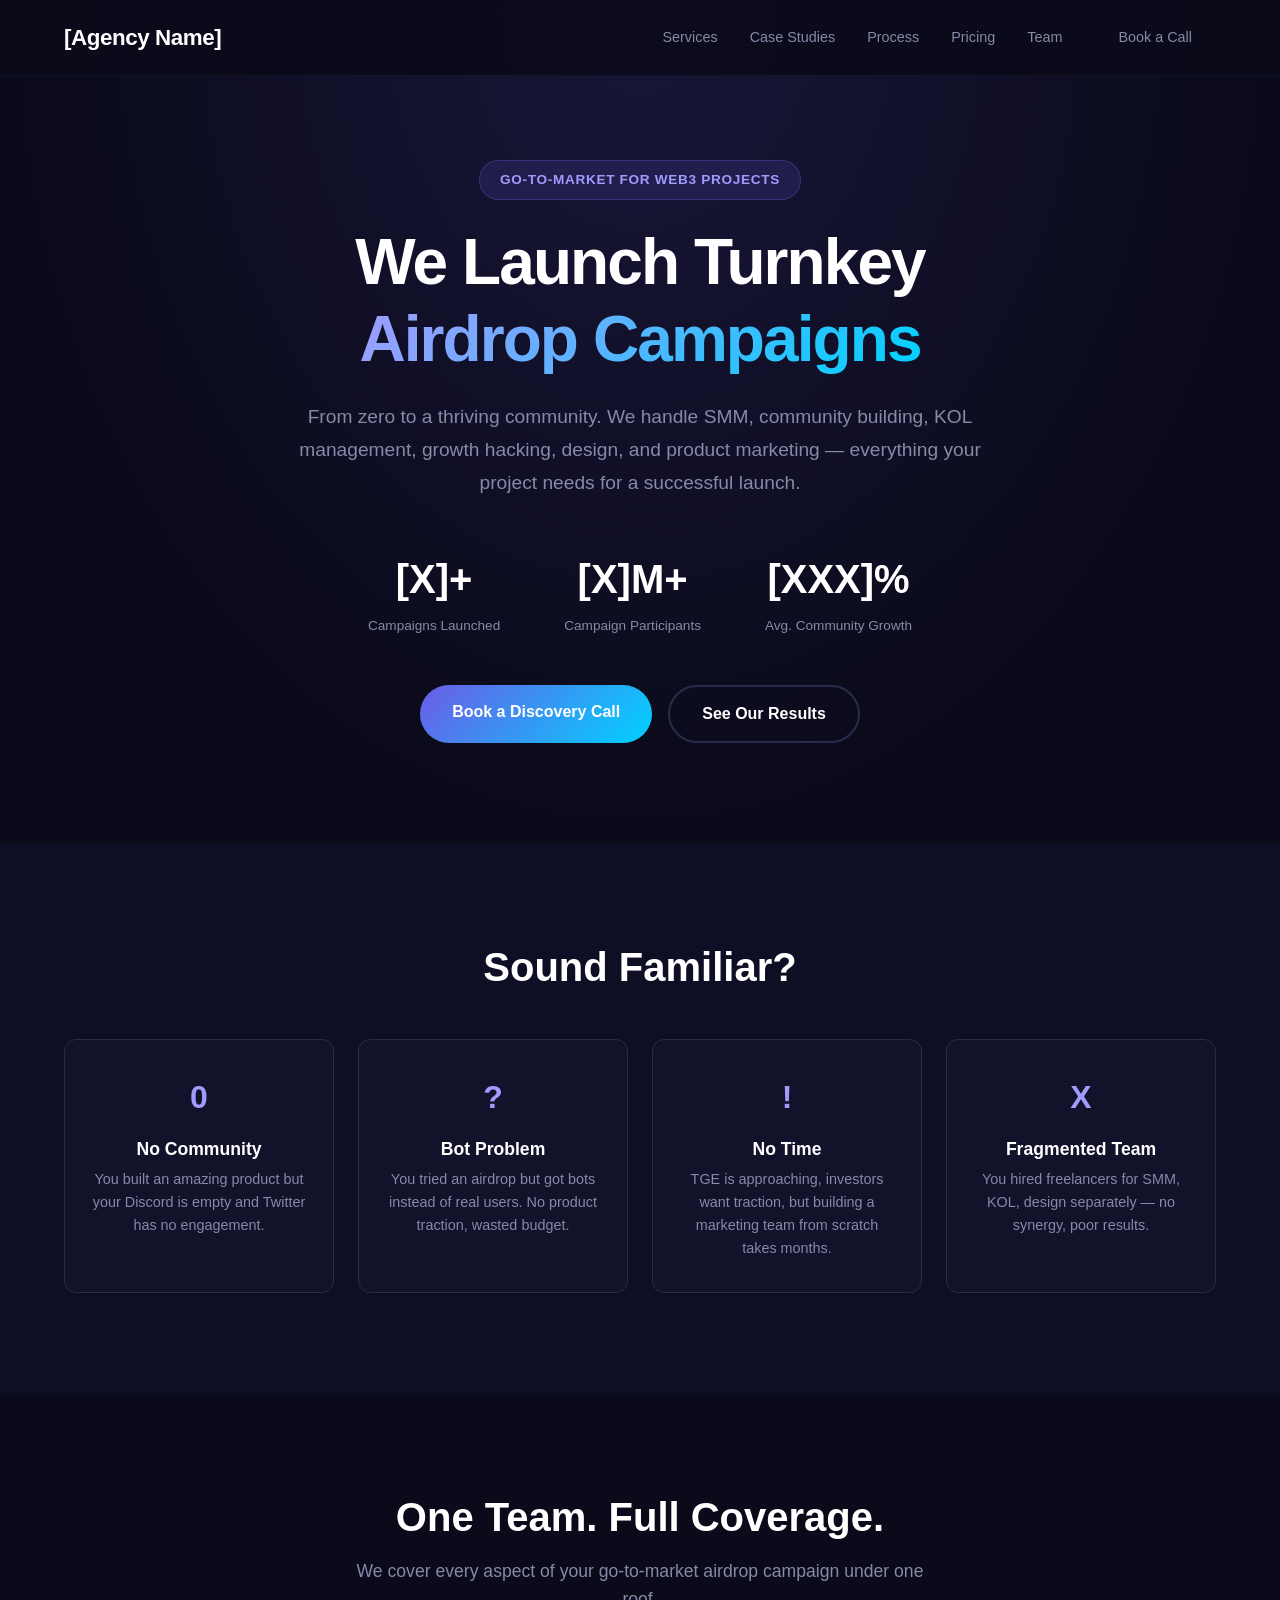
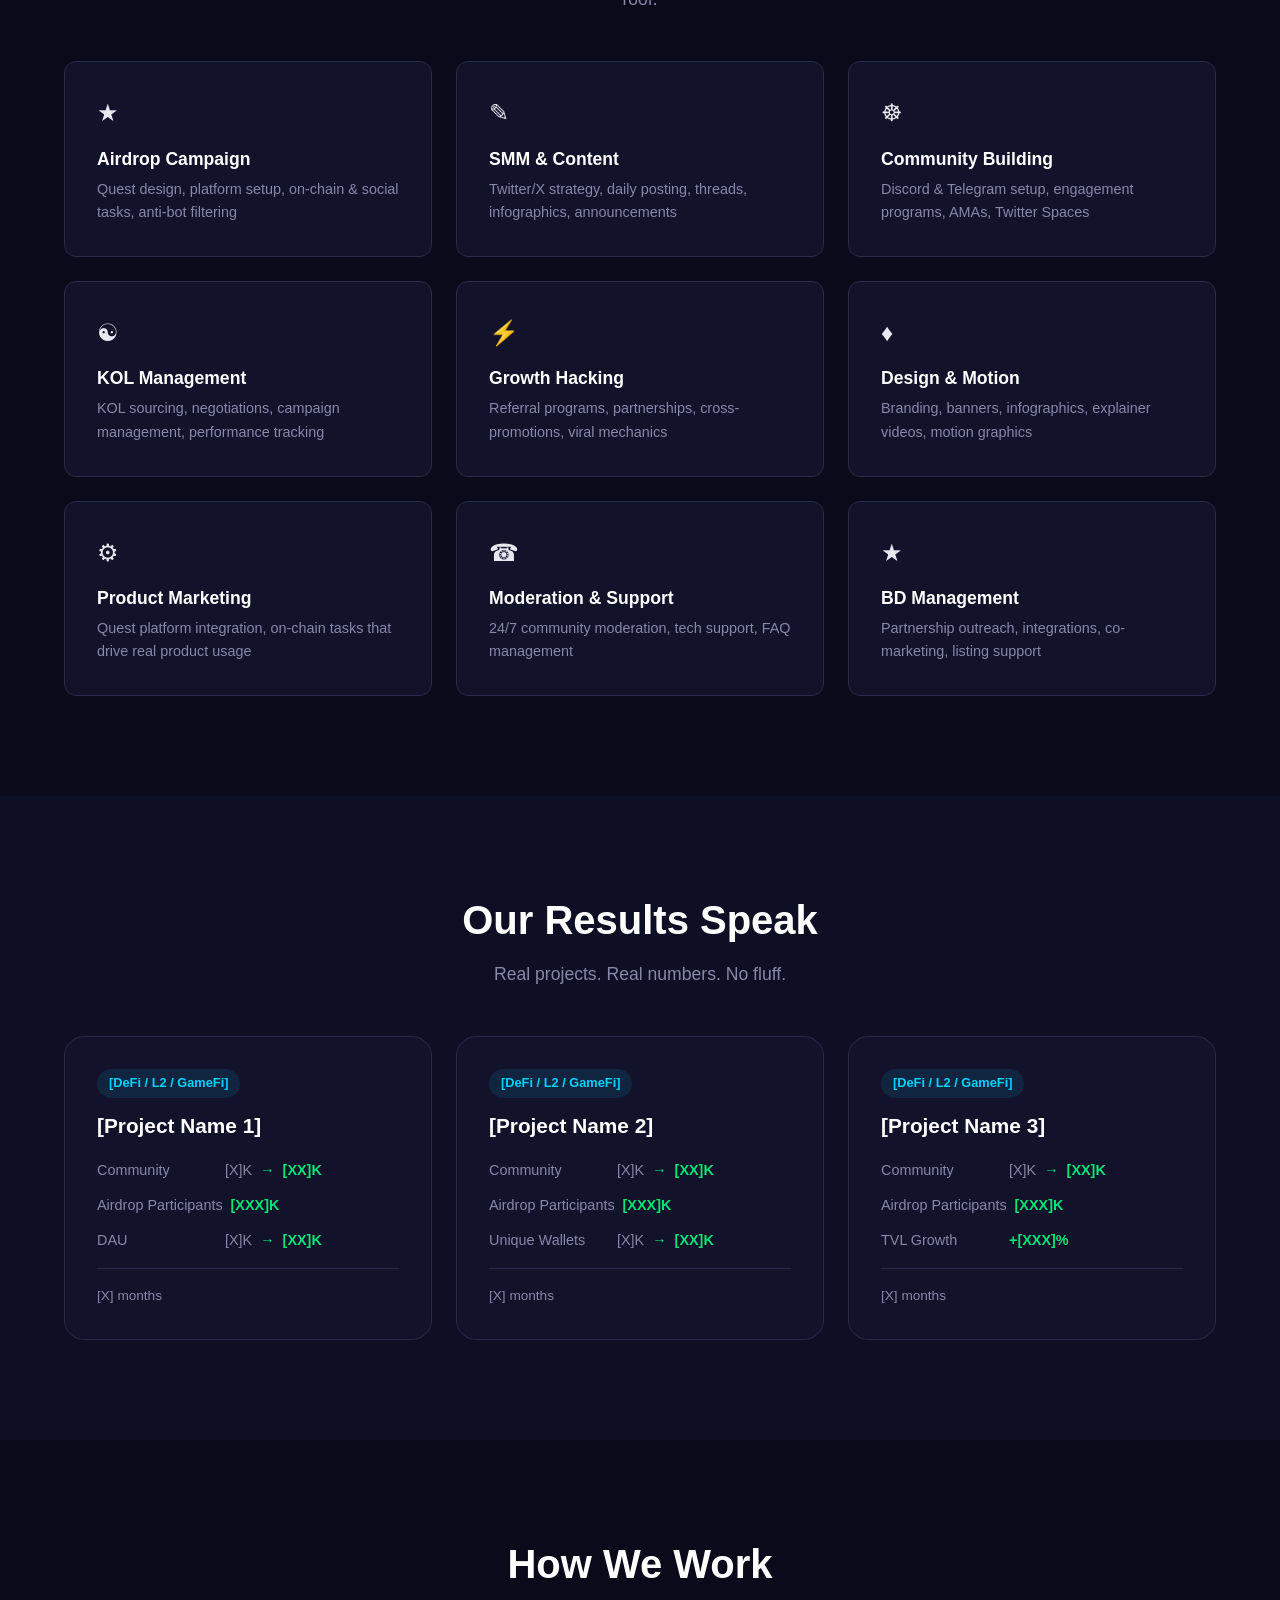
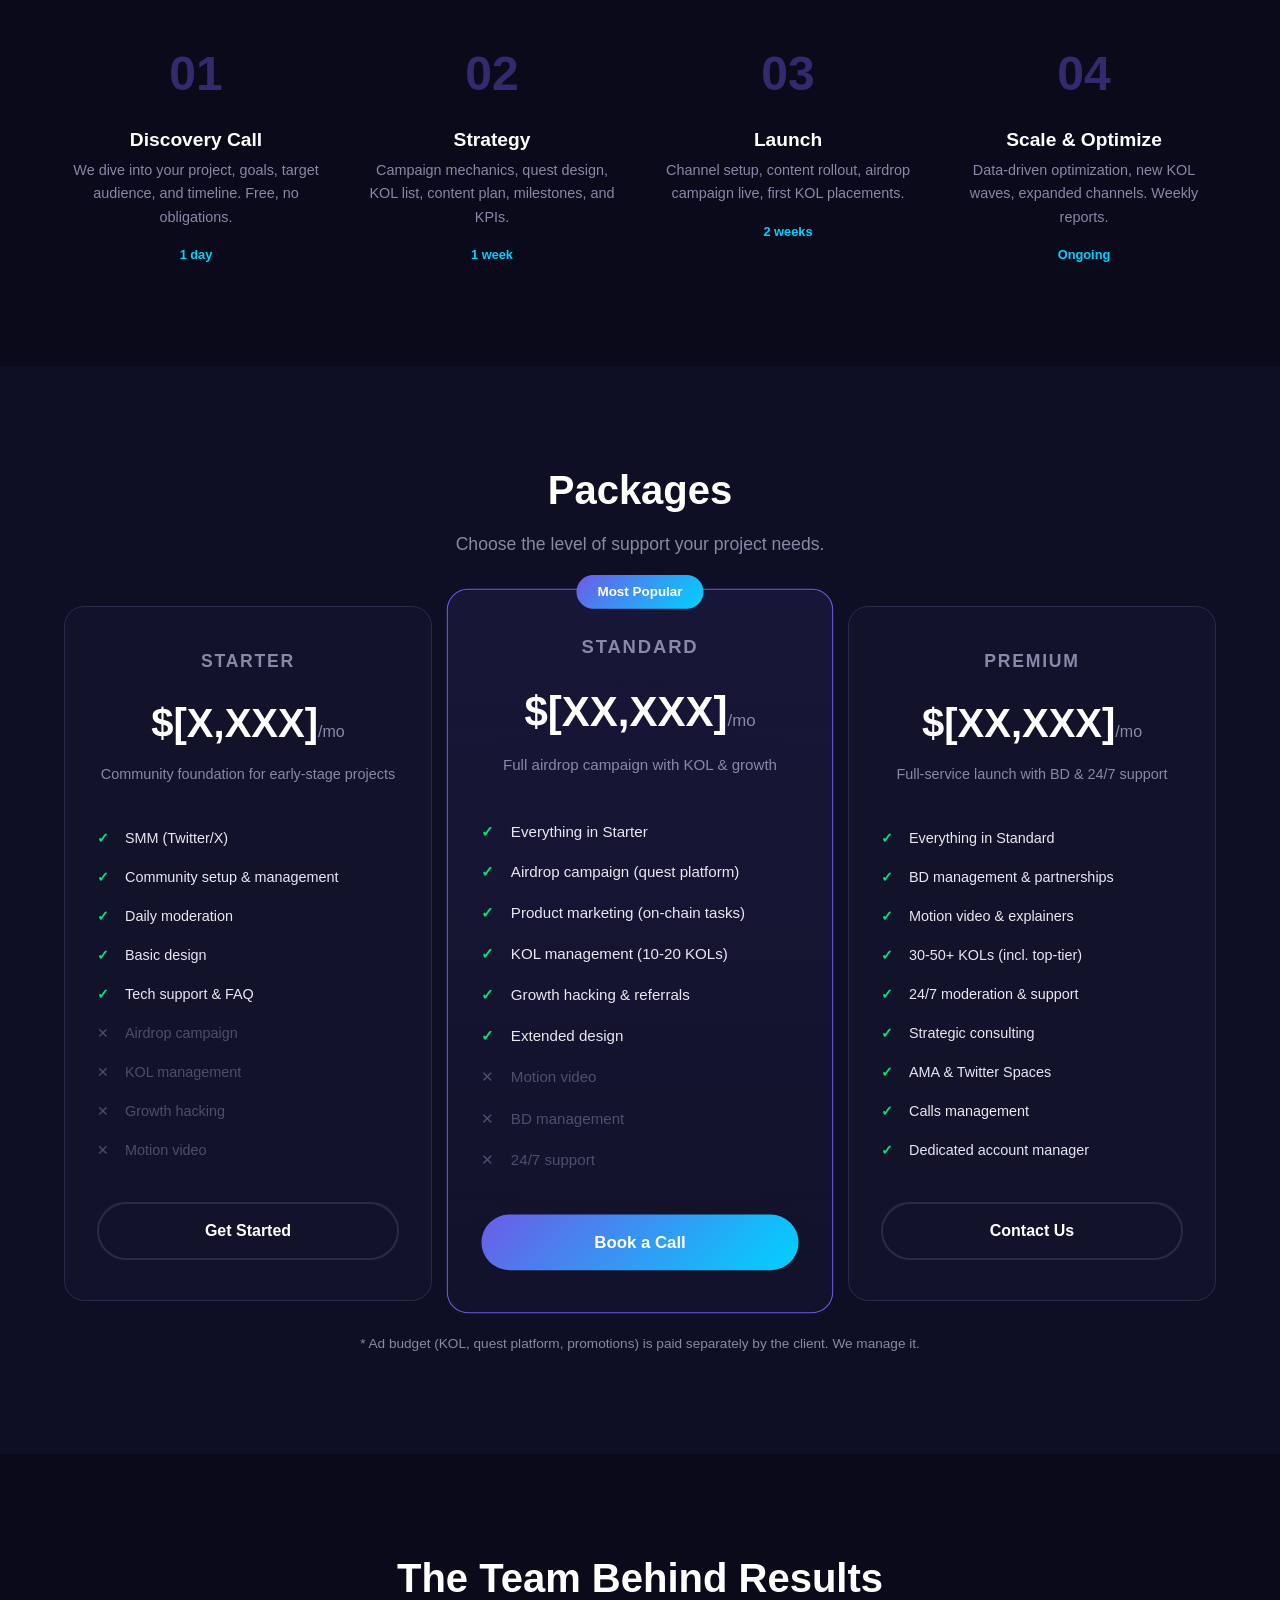
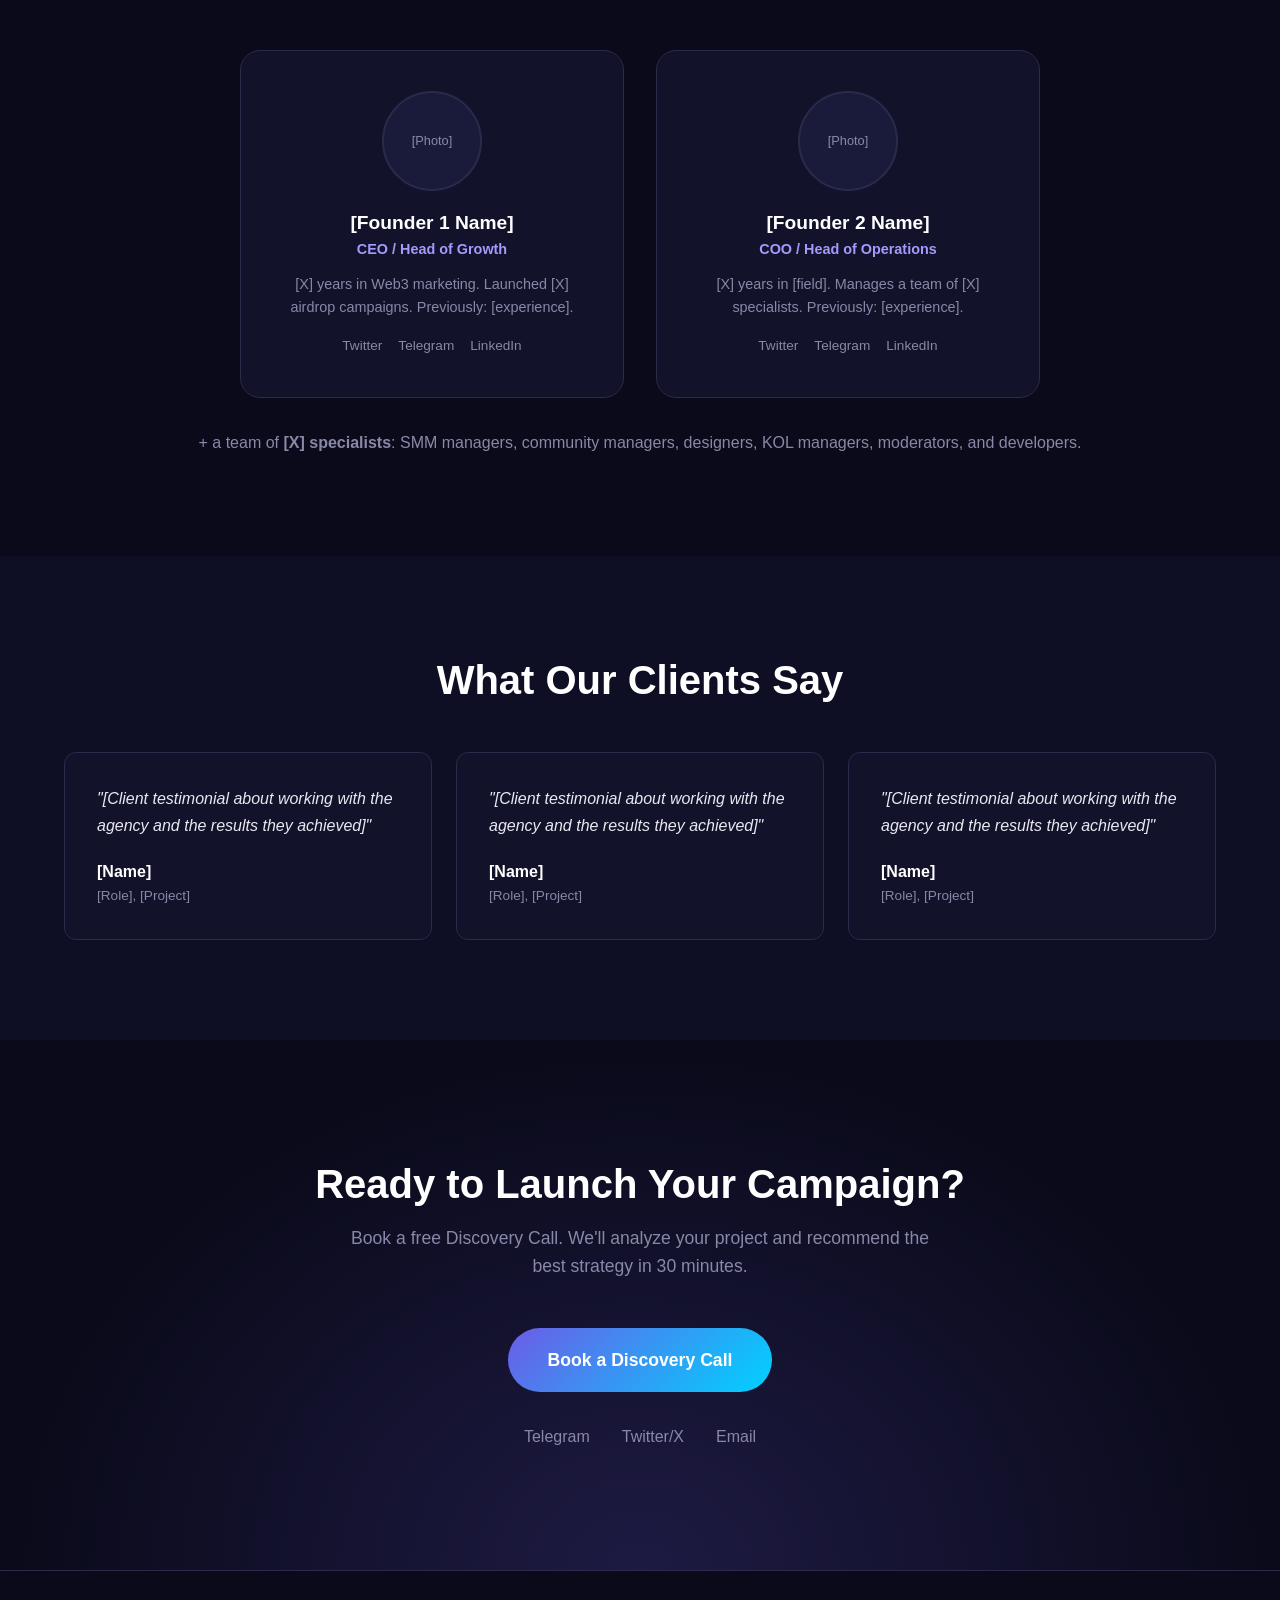
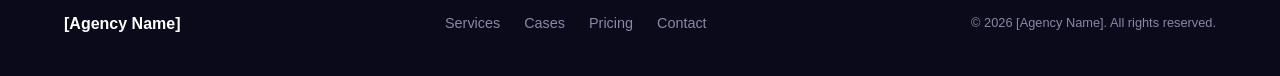
==== website/index.html @ df78c258 "Add agency landing page (HTML/CSS/JS) Dark-themed responsive landing page with sections: - Hero with" ====
<!DOCTYPE html>
<html lang="en">
<head>
    <meta charset="UTF-8">
    <meta name="viewport" content="width=device-width, initial-scale=1.0">
    <title>Go-to-Market Airdrop Campaigns | Web3 Growth Agency</title>
    <link rel="stylesheet" href="styles.css">
</head>
<body>

    <!-- Navigation -->
    <nav class="nav">
        <div class="container nav-inner">
            <a href="#" class="logo">[Agency Name]</a>
            <div class="nav-links">
                <a href="#services">Services</a>
                <a href="#cases">Case Studies</a>
                <a href="#process">Process</a>
                <a href="#pricing">Pricing</a>
                <a href="#team">Team</a>
                <a href="#contact" class="btn btn-sm">Book a Call</a>
            </div>
            <button class="mobile-menu-btn" aria-label="Toggle menu">
                <span></span>
                <span></span>
                <span></span>
            </button>
        </div>
    </nav>

    <!-- Hero -->
    <section class="hero">
        <div class="container">
            <div class="hero-badge">Go-to-Market for Web3 Projects</div>
            <h1>We Launch Turnkey<br><span class="gradient-text">Airdrop Campaigns</span></h1>
            <p class="hero-sub">From zero to a thriving community. We handle SMM, community building, KOL management, growth hacking, design, and product marketing — everything your project needs for a successful launch.</p>
            <div class="hero-stats">
                <div class="stat">
                    <span class="stat-number">[X]+</span>
                    <span class="stat-label">Campaigns Launched</span>
                </div>
                <div class="stat">
                    <span class="stat-number">[X]M+</span>
                    <span class="stat-label">Campaign Participants</span>
                </div>
                <div class="stat">
                    <span class="stat-number">[XXX]%</span>
                    <span class="stat-label">Avg. Community Growth</span>
                </div>
            </div>
            <div class="hero-cta">
                <a href="#contact" class="btn btn-primary">Book a Discovery Call</a>
                <a href="#cases" class="btn btn-outline">See Our Results</a>
            </div>
        </div>
    </section>

    <!-- Problem -->
    <section class="section section-dark" id="problem">
        <div class="container">
            <h2>Sound Familiar?</h2>
            <div class="problems-grid">
                <div class="problem-card">
                    <div class="problem-icon">0</div>
                    <h3>No Community</h3>
                    <p>You built an amazing product but your Discord is empty and Twitter has no engagement.</p>
                </div>
                <div class="problem-card">
                    <div class="problem-icon">?</div>
                    <h3>Bot Problem</h3>
                    <p>You tried an airdrop but got bots instead of real users. No product traction, wasted budget.</p>
                </div>
                <div class="problem-card">
                    <div class="problem-icon">!</div>
                    <h3>No Time</h3>
                    <p>TGE is approaching, investors want traction, but building a marketing team from scratch takes months.</p>
                </div>
                <div class="problem-card">
                    <div class="problem-icon">X</div>
                    <h3>Fragmented Team</h3>
                    <p>You hired freelancers for SMM, KOL, design separately — no synergy, poor results.</p>
                </div>
            </div>
        </div>
    </section>

    <!-- Services -->
    <section class="section" id="services">
        <div class="container">
            <h2>One Team. Full Coverage.</h2>
            <p class="section-sub">We cover every aspect of your go-to-market airdrop campaign under one roof.</p>
            <div class="services-grid">
                <div class="service-card">
                    <div class="service-icon">&#9733;</div>
                    <h3>Airdrop Campaign</h3>
                    <p>Quest design, platform setup, on-chain & social tasks, anti-bot filtering</p>
                </div>
                <div class="service-card">
                    <div class="service-icon">&#9998;</div>
                    <h3>SMM & Content</h3>
                    <p>Twitter/X strategy, daily posting, threads, infographics, announcements</p>
                </div>
                <div class="service-card">
                    <div class="service-icon">&#9784;</div>
                    <h3>Community Building</h3>
                    <p>Discord & Telegram setup, engagement programs, AMAs, Twitter Spaces</p>
                </div>
                <div class="service-card">
                    <div class="service-icon">&#9775;</div>
                    <h3>KOL Management</h3>
                    <p>KOL sourcing, negotiations, campaign management, performance tracking</p>
                </div>
                <div class="service-card">
                    <div class="service-icon">&#9889;</div>
                    <h3>Growth Hacking</h3>
                    <p>Referral programs, partnerships, cross-promotions, viral mechanics</p>
                </div>
                <div class="service-card">
                    <div class="service-icon">&#9830;</div>
                    <h3>Design & Motion</h3>
                    <p>Branding, banners, infographics, explainer videos, motion graphics</p>
                </div>
                <div class="service-card">
                    <div class="service-icon">&#9881;</div>
                    <h3>Product Marketing</h3>
                    <p>Quest platform integration, on-chain tasks that drive real product usage</p>
                </div>
                <div class="service-card">
                    <div class="service-icon">&#9742;</div>
                    <h3>Moderation & Support</h3>
                    <p>24/7 community moderation, tech support, FAQ management</p>
                </div>
                <div class="service-card">
                    <div class="service-icon">&#9733;</div>
                    <h3>BD Management</h3>
                    <p>Partnership outreach, integrations, co-marketing, listing support</p>
                </div>
            </div>
        </div>
    </section>

    <!-- Case Studies -->
    <section class="section section-dark" id="cases">
        <div class="container">
            <h2>Our Results Speak</h2>
            <p class="section-sub">Real projects. Real numbers. No fluff.</p>
            <div class="cases-grid">
                <div class="case-card">
                    <div class="case-tag">[DeFi / L2 / GameFi]</div>
                    <h3>[Project Name 1]</h3>
                    <div class="case-metrics">
                        <div class="case-metric">
                            <span class="metric-label">Community</span>
                            <span class="metric-before">[X]K</span>
                            <span class="metric-arrow">&rarr;</span>
                            <span class="metric-after">[XX]K</span>
                        </div>
                        <div class="case-metric">
                            <span class="metric-label">Airdrop Participants</span>
                            <span class="metric-after">[XXX]K</span>
                        </div>
                        <div class="case-metric">
                            <span class="metric-label">DAU</span>
                            <span class="metric-before">[X]K</span>
                            <span class="metric-arrow">&rarr;</span>
                            <span class="metric-after">[XX]K</span>
                        </div>
                    </div>
                    <p class="case-timeline">[X] months</p>
                </div>
                <div class="case-card">
                    <div class="case-tag">[DeFi / L2 / GameFi]</div>
                    <h3>[Project Name 2]</h3>
                    <div class="case-metrics">
                        <div class="case-metric">
                            <span class="metric-label">Community</span>
                            <span class="metric-before">[X]K</span>
                            <span class="metric-arrow">&rarr;</span>
                            <span class="metric-after">[XX]K</span>
                        </div>
                        <div class="case-metric">
                            <span class="metric-label">Airdrop Participants</span>
                            <span class="metric-after">[XXX]K</span>
                        </div>
                        <div class="case-metric">
                            <span class="metric-label">Unique Wallets</span>
                            <span class="metric-before">[X]K</span>
                            <span class="metric-arrow">&rarr;</span>
                            <span class="metric-after">[XX]K</span>
                        </div>
                    </div>
                    <p class="case-timeline">[X] months</p>
                </div>
                <div class="case-card">
                    <div class="case-tag">[DeFi / L2 / GameFi]</div>
                    <h3>[Project Name 3]</h3>
                    <div class="case-metrics">
                        <div class="case-metric">
                            <span class="metric-label">Community</span>
                            <span class="metric-before">[X]K</span>
                            <span class="metric-arrow">&rarr;</span>
                            <span class="metric-after">[XX]K</span>
                        </div>
                        <div class="case-metric">
                            <span class="metric-label">Airdrop Participants</span>
                            <span class="metric-after">[XXX]K</span>
                        </div>
                        <div class="case-metric">
                            <span class="metric-label">TVL Growth</span>
                            <span class="metric-after">+[XXX]%</span>
                        </div>
                    </div>
                    <p class="case-timeline">[X] months</p>
                </div>
            </div>
        </div>
    </section>

    <!-- Process -->
    <section class="section" id="process">
        <div class="container">
            <h2>How We Work</h2>
            <div class="process-steps">
                <div class="process-step">
                    <div class="step-number">01</div>
                    <h3>Discovery Call</h3>
                    <p>We dive into your project, goals, target audience, and timeline. Free, no obligations.</p>
                    <span class="step-time">1 day</span>
                </div>
                <div class="process-step">
                    <div class="step-number">02</div>
                    <h3>Strategy</h3>
                    <p>Campaign mechanics, quest design, KOL list, content plan, milestones, and KPIs.</p>
                    <span class="step-time">1 week</span>
                </div>
                <div class="process-step">
                    <div class="step-number">03</div>
                    <h3>Launch</h3>
                    <p>Channel setup, content rollout, airdrop campaign live, first KOL placements.</p>
                    <span class="step-time">2 weeks</span>
                </div>
                <div class="process-step">
                    <div class="step-number">04</div>
                    <h3>Scale & Optimize</h3>
                    <p>Data-driven optimization, new KOL waves, expanded channels. Weekly reports.</p>
                    <span class="step-time">Ongoing</span>
                </div>
            </div>
        </div>
    </section>

    <!-- Pricing -->
    <section class="section section-dark" id="pricing">
        <div class="container">
            <h2>Packages</h2>
            <p class="section-sub">Choose the level of support your project needs.</p>
            <div class="pricing-grid">
                <div class="pricing-card">
                    <div class="pricing-tier">Starter</div>
                    <div class="pricing-price">$[X,XXX]<span>/mo</span></div>
                    <p class="pricing-desc">Community foundation for early-stage projects</p>
                    <ul class="pricing-features">
                        <li class="included">SMM (Twitter/X)</li>
                        <li class="included">Community setup & management</li>
                        <li class="included">Daily moderation</li>
                        <li class="included">Basic design</li>
                        <li class="included">Tech support & FAQ</li>
                        <li class="not-included">Airdrop campaign</li>
                        <li class="not-included">KOL management</li>
                        <li class="not-included">Growth hacking</li>
                        <li class="not-included">Motion video</li>
                    </ul>
                    <a href="#contact" class="btn btn-outline btn-full">Get Started</a>
                </div>
                <div class="pricing-card featured">
                    <div class="pricing-badge">Most Popular</div>
                    <div class="pricing-tier">Standard</div>
                    <div class="pricing-price">$[XX,XXX]<span>/mo</span></div>
                    <p class="pricing-desc">Full airdrop campaign with KOL & growth</p>
                    <ul class="pricing-features">
                        <li class="included">Everything in Starter</li>
                        <li class="included">Airdrop campaign (quest platform)</li>
                        <li class="included">Product marketing (on-chain tasks)</li>
                        <li class="included">KOL management (10-20 KOLs)</li>
                        <li class="included">Growth hacking & referrals</li>
                        <li class="included">Extended design</li>
                        <li class="not-included">Motion video</li>
                        <li class="not-included">BD management</li>
                        <li class="not-included">24/7 support</li>
                    </ul>
                    <a href="#contact" class="btn btn-primary btn-full">Book a Call</a>
                </div>
                <div class="pricing-card">
                    <div class="pricing-tier">Premium</div>
                    <div class="pricing-price">$[XX,XXX]<span>/mo</span></div>
                    <p class="pricing-desc">Full-service launch with BD & 24/7 support</p>
                    <ul class="pricing-features">
                        <li class="included">Everything in Standard</li>
                        <li class="included">BD management & partnerships</li>
                        <li class="included">Motion video & explainers</li>
                        <li class="included">30-50+ KOLs (incl. top-tier)</li>
                        <li class="included">24/7 moderation & support</li>
                        <li class="included">Strategic consulting</li>
                        <li class="included">AMA & Twitter Spaces</li>
                        <li class="included">Calls management</li>
                        <li class="included">Dedicated account manager</li>
                    </ul>
                    <a href="#contact" class="btn btn-outline btn-full">Contact Us</a>
                </div>
            </div>
            <p class="pricing-note">* Ad budget (KOL, quest platform, promotions) is paid separately by the client. We manage it.</p>
        </div>
    </section>

    <!-- Team -->
    <section class="section" id="team">
        <div class="container">
            <h2>The Team Behind Results</h2>
            <div class="team-grid">
                <div class="team-card">
                    <div class="team-avatar">[Photo]</div>
                    <h3>[Founder 1 Name]</h3>
                    <p class="team-role">CEO / Head of Growth</p>
                    <p class="team-bio">[X] years in Web3 marketing. Launched [X] airdrop campaigns. Previously: [experience].</p>
                    <div class="team-socials">
                        <a href="#">Twitter</a>
                        <a href="#">Telegram</a>
                        <a href="#">LinkedIn</a>
                    </div>
                </div>
                <div class="team-card">
                    <div class="team-avatar">[Photo]</div>
                    <h3>[Founder 2 Name]</h3>
                    <p class="team-role">COO / Head of Operations</p>
                    <p class="team-bio">[X] years in [field]. Manages a team of [X] specialists. Previously: [experience].</p>
                    <div class="team-socials">
                        <a href="#">Twitter</a>
                        <a href="#">Telegram</a>
                        <a href="#">LinkedIn</a>
                    </div>
                </div>
            </div>
            <div class="team-total">
                <p>+ a team of <strong>[X] specialists</strong>: SMM managers, community managers, designers, KOL managers, moderators, and developers.</p>
            </div>
        </div>
    </section>

    <!-- Testimonials -->
    <section class="section section-dark" id="testimonials">
        <div class="container">
            <h2>What Our Clients Say</h2>
            <div class="testimonials-grid">
                <div class="testimonial-card">
                    <p class="testimonial-text">"[Client testimonial about working with the agency and the results they achieved]"</p>
                    <div class="testimonial-author">
                        <span class="author-name">[Name]</span>
                        <span class="author-role">[Role], [Project]</span>
                    </div>
                </div>
                <div class="testimonial-card">
                    <p class="testimonial-text">"[Client testimonial about working with the agency and the results they achieved]"</p>
                    <div class="testimonial-author">
                        <span class="author-name">[Name]</span>
                        <span class="author-role">[Role], [Project]</span>
                    </div>
                </div>
                <div class="testimonial-card">
                    <p class="testimonial-text">"[Client testimonial about working with the agency and the results they achieved]"</p>
                    <div class="testimonial-author">
                        <span class="author-name">[Name]</span>
                        <span class="author-role">[Role], [Project]</span>
                    </div>
                </div>
            </div>
        </div>
    </section>

    <!-- CTA -->
    <section class="section cta-section" id="contact">
        <div class="container">
            <h2>Ready to Launch Your Campaign?</h2>
            <p class="section-sub">Book a free Discovery Call. We'll analyze your project and recommend the best strategy in 30 minutes.</p>
            <div class="cta-buttons">
                <a href="[CALENDLY_LINK]" class="btn btn-primary btn-lg" target="_blank">Book a Discovery Call</a>
            </div>
            <div class="cta-contacts">
                <a href="https://t.me/[USERNAME]" target="_blank">Telegram</a>
                <a href="https://twitter.com/[HANDLE]" target="_blank">Twitter/X</a>
                <a href="mailto:[EMAIL]">Email</a>
            </div>
        </div>
    </section>

    <!-- Footer -->
    <footer class="footer">
        <div class="container footer-inner">
            <div class="footer-logo">[Agency Name]</div>
            <div class="footer-links">
                <a href="#services">Services</a>
                <a href="#cases">Cases</a>
                <a href="#pricing">Pricing</a>
                <a href="#contact">Contact</a>
            </div>
            <div class="footer-copy">&copy; 2026 [Agency Name]. All rights reserved.</div>
        </div>
    </footer>

    <script src="script.js"></script>
</body>
</html>
---- website/styles.css ----
/* === Reset & Base === */
*, *::before, *::after {
    margin: 0;
    padding: 0;
    box-sizing: border-box;
}

:root {
    --primary: #6C5CE7;
    --primary-light: #A29BFE;
    --primary-dark: #5A4BD1;
    --accent: #00D2FF;
    --bg-dark: #0A0A1A;
    --bg-card: #12122A;
    --bg-card-hover: #1A1A3A;
    --bg-light: #0E0E24;
    --text: #E8E8F0;
    --text-muted: #8888A8;
    --text-bright: #FFFFFF;
    --border: #2A2A4A;
    --success: #00E676;
    --radius: 12px;
    --radius-lg: 20px;
}

html {
    scroll-behavior: smooth;
}

body {
    font-family: -apple-system, BlinkMacSystemFont, 'Segoe UI', Roboto, 'Helvetica Neue', Arial, sans-serif;
    background: var(--bg-dark);
    color: var(--text);
    line-height: 1.6;
    overflow-x: hidden;
}

.container {
    max-width: 1200px;
    margin: 0 auto;
    padding: 0 24px;
}

h1, h2, h3 {
    color: var(--text-bright);
    line-height: 1.2;
}

h2 {
    font-size: 2.5rem;
    text-align: center;
    margin-bottom: 16px;
}

a {
    color: var(--accent);
    text-decoration: none;
    transition: opacity 0.2s;
}

a:hover {
    opacity: 0.85;
}

/* === Buttons === */
.btn {
    display: inline-block;
    padding: 14px 32px;
    border-radius: 50px;
    font-size: 1rem;
    font-weight: 600;
    cursor: pointer;
    transition: all 0.3s;
    border: none;
    text-align: center;
}

.btn-sm {
    padding: 10px 24px;
    font-size: 0.9rem;
}

.btn-lg {
    padding: 18px 40px;
    font-size: 1.1rem;
}

.btn-primary {
    background: linear-gradient(135deg, var(--primary), var(--accent));
    color: var(--text-bright);
}

.btn-primary:hover {
    transform: translateY(-2px);
    box-shadow: 0 8px 30px rgba(108, 92, 231, 0.4);
    opacity: 1;
}

.btn-outline {
    background: transparent;
    color: var(--text-bright);
    border: 2px solid var(--border);
}

.btn-outline:hover {
    border-color: var(--primary-light);
    color: var(--primary-light);
    opacity: 1;
}

.btn-full {
    width: 100%;
}

/* === Navigation === */
.nav {
    position: fixed;
    top: 0;
    left: 0;
    right: 0;
    z-index: 100;
    background: rgba(10, 10, 26, 0.9);
    backdrop-filter: blur(20px);
    border-bottom: 1px solid var(--border);
    padding: 16px 0;
}

.nav-inner {
    display: flex;
    align-items: center;
    justify-content: space-between;
}

.logo {
    font-size: 1.4rem;
    font-weight: 800;
    color: var(--text-bright);
    letter-spacing: -0.02em;
}

.logo:hover {
    opacity: 1;
}

.nav-links {
    display: flex;
    align-items: center;
    gap: 32px;
}

.nav-links a {
    color: var(--text-muted);
    font-size: 0.9rem;
    font-weight: 500;
    transition: color 0.2s;
}

.nav-links a:hover {
    color: var(--text-bright);
    opacity: 1;
}

.mobile-menu-btn {
    display: none;
    flex-direction: column;
    gap: 5px;
    background: none;
    border: none;
    cursor: pointer;
    padding: 4px;
}

.mobile-menu-btn span {
    width: 24px;
    height: 2px;
    background: var(--text-bright);
    transition: all 0.3s;
}

/* === Hero === */
.hero {
    padding: 160px 0 100px;
    text-align: center;
    background: radial-gradient(ellipse at 50% 0%, rgba(108, 92, 231, 0.15) 0%, transparent 70%);
}

.hero-badge {
    display: inline-block;
    padding: 8px 20px;
    border-radius: 50px;
    background: rgba(108, 92, 231, 0.15);
    border: 1px solid rgba(108, 92, 231, 0.3);
    color: var(--primary-light);
    font-size: 0.85rem;
    font-weight: 600;
    letter-spacing: 0.05em;
    text-transform: uppercase;
    margin-bottom: 24px;
}

.hero h1 {
    font-size: 4rem;
    font-weight: 800;
    letter-spacing: -0.03em;
    margin-bottom: 24px;
}

.gradient-text {
    background: linear-gradient(135deg, var(--primary-light), var(--accent));
    -webkit-background-clip: text;
    -webkit-text-fill-color: transparent;
    background-clip: text;
}

.hero-sub {
    font-size: 1.2rem;
    color: var(--text-muted);
    max-width: 700px;
    margin: 0 auto 48px;
    line-height: 1.7;
}

.hero-stats {
    display: flex;
    justify-content: center;
    gap: 64px;
    margin-bottom: 48px;
}

.stat {
    display: flex;
    flex-direction: column;
    align-items: center;
}

.stat-number {
    font-size: 2.5rem;
    font-weight: 800;
    color: var(--text-bright);
}

.stat-label {
    font-size: 0.85rem;
    color: var(--text-muted);
    margin-top: 4px;
}

.hero-cta {
    display: flex;
    gap: 16px;
    justify-content: center;
}

/* === Sections === */
.section {
    padding: 100px 0;
}

.section-dark {
    background: var(--bg-light);
}

.section-sub {
    text-align: center;
    color: var(--text-muted);
    font-size: 1.1rem;
    max-width: 600px;
    margin: 0 auto 48px;
}

/* === Problems === */
.problems-grid {
    display: grid;
    grid-template-columns: repeat(4, 1fr);
    gap: 24px;
    margin-top: 48px;
}

.problem-card {
    background: var(--bg-card);
    border: 1px solid var(--border);
    border-radius: var(--radius);
    padding: 32px 24px;
    text-align: center;
    transition: all 0.3s;
}

.problem-card:hover {
    background: var(--bg-card-hover);
    transform: translateY(-4px);
}

.problem-icon {
    font-size: 2rem;
    font-weight: 800;
    color: var(--primary-light);
    margin-bottom: 16px;
}

.problem-card h3 {
    font-size: 1.1rem;
    margin-bottom: 8px;
}

.problem-card p {
    font-size: 0.9rem;
    color: var(--text-muted);
}

/* === Services === */
.services-grid {
    display: grid;
    grid-template-columns: repeat(3, 1fr);
    gap: 24px;
}

.service-card {
    background: var(--bg-card);
    border: 1px solid var(--border);
    border-radius: var(--radius);
    padding: 32px;
    transition: all 0.3s;
}

.service-card:hover {
    background: var(--bg-card-hover);
    border-color: var(--primary);
    transform: translateY(-4px);
}

.service-icon {
    font-size: 1.5rem;
    margin-bottom: 16px;
}

.service-card h3 {
    font-size: 1.1rem;
    margin-bottom: 8px;
}

.service-card p {
    font-size: 0.9rem;
    color: var(--text-muted);
}

/* === Cases === */
.cases-grid {
    display: grid;
    grid-template-columns: repeat(3, 1fr);
    gap: 24px;
}

.case-card {
    background: var(--bg-card);
    border: 1px solid var(--border);
    border-radius: var(--radius-lg);
    padding: 32px;
    transition: all 0.3s;
}

.case-card:hover {
    border-color: var(--primary);
    transform: translateY(-4px);
}

.case-tag {
    display: inline-block;
    padding: 4px 12px;
    border-radius: 50px;
    background: rgba(0, 210, 255, 0.1);
    color: var(--accent);
    font-size: 0.8rem;
    font-weight: 600;
    margin-bottom: 16px;
}

.case-card h3 {
    font-size: 1.3rem;
    margin-bottom: 20px;
}

.case-metrics {
    display: flex;
    flex-direction: column;
    gap: 12px;
    margin-bottom: 16px;
}

.case-metric {
    display: flex;
    align-items: center;
    gap: 8px;
    font-size: 0.9rem;
}

.metric-label {
    color: var(--text-muted);
    min-width: 120px;
}

.metric-before {
    color: var(--text-muted);
}

.metric-arrow {
    color: var(--success);
}

.metric-after {
    color: var(--success);
    font-weight: 700;
}

.case-timeline {
    font-size: 0.85rem;
    color: var(--text-muted);
    padding-top: 16px;
    border-top: 1px solid var(--border);
}

/* === Process === */
.process-steps {
    display: grid;
    grid-template-columns: repeat(4, 1fr);
    gap: 32px;
    margin-top: 48px;
}

.process-step {
    text-align: center;
    position: relative;
}

.step-number {
    font-size: 3rem;
    font-weight: 800;
    color: var(--primary);
    opacity: 0.4;
    margin-bottom: 16px;
}

.process-step h3 {
    font-size: 1.2rem;
    margin-bottom: 8px;
}

.process-step p {
    font-size: 0.9rem;
    color: var(--text-muted);
    margin-bottom: 12px;
}

.step-time {
    font-size: 0.8rem;
    color: var(--accent);
    font-weight: 600;
}

/* === Pricing === */
.pricing-grid {
    display: grid;
    grid-template-columns: repeat(3, 1fr);
    gap: 24px;
    align-items: start;
}

.pricing-card {
    background: var(--bg-card);
    border: 1px solid var(--border);
    border-radius: var(--radius-lg);
    padding: 40px 32px;
    text-align: center;
    transition: all 0.3s;
    position: relative;
}

.pricing-card:hover {
    transform: translateY(-4px);
}

.pricing-card.featured {
    border-color: var(--primary);
    background: linear-gradient(180deg, rgba(108, 92, 231, 0.1) 0%, var(--bg-card) 100%);
    transform: scale(1.05);
}

.pricing-card.featured:hover {
    transform: scale(1.05) translateY(-4px);
}

.pricing-badge {
    position: absolute;
    top: -14px;
    left: 50%;
    transform: translateX(-50%);
    background: linear-gradient(135deg, var(--primary), var(--accent));
    color: var(--text-bright);
    padding: 6px 20px;
    border-radius: 50px;
    font-size: 0.8rem;
    font-weight: 700;
    white-space: nowrap;
}

.pricing-tier {
    font-size: 1.1rem;
    font-weight: 600;
    color: var(--text-muted);
    text-transform: uppercase;
    letter-spacing: 0.1em;
    margin-bottom: 16px;
}

.pricing-price {
    font-size: 2.5rem;
    font-weight: 800;
    color: var(--text-bright);
    margin-bottom: 8px;
}

.pricing-price span {
    font-size: 1rem;
    font-weight: 400;
    color: var(--text-muted);
}

.pricing-desc {
    font-size: 0.9rem;
    color: var(--text-muted);
    margin-bottom: 32px;
}

.pricing-features {
    list-style: none;
    text-align: left;
    margin-bottom: 32px;
}

.pricing-features li {
    padding: 8px 0;
    font-size: 0.9rem;
    padding-left: 28px;
    position: relative;
}

.pricing-features li.included::before {
    content: "\2713";
    position: absolute;
    left: 0;
    color: var(--success);
    font-weight: 700;
}

.pricing-features li.not-included {
    color: var(--text-muted);
    opacity: 0.5;
}

.pricing-features li.not-included::before {
    content: "\2715";
    position: absolute;
    left: 0;
}

.pricing-note {
    text-align: center;
    color: var(--text-muted);
    font-size: 0.85rem;
    margin-top: 32px;
}

/* === Team === */
.team-grid {
    display: grid;
    grid-template-columns: repeat(2, 1fr);
    gap: 32px;
    max-width: 800px;
    margin: 48px auto 0;
}

.team-card {
    background: var(--bg-card);
    border: 1px solid var(--border);
    border-radius: var(--radius-lg);
    padding: 40px;
    text-align: center;
}

.team-avatar {
    width: 100px;
    height: 100px;
    border-radius: 50%;
    background: var(--bg-card-hover);
    display: flex;
    align-items: center;
    justify-content: center;
    margin: 0 auto 20px;
    font-size: 0.8rem;
    color: var(--text-muted);
    border: 2px solid var(--border);
}

.team-card h3 {
    font-size: 1.2rem;
    margin-bottom: 4px;
}

.team-role {
    color: var(--primary-light);
    font-size: 0.9rem;
    font-weight: 600;
    margin-bottom: 12px;
}

.team-bio {
    font-size: 0.9rem;
    color: var(--text-muted);
    margin-bottom: 16px;
}

.team-socials {
    display: flex;
    gap: 16px;
    justify-content: center;
}

.team-socials a {
    font-size: 0.85rem;
    color: var(--text-muted);
}

.team-total {
    text-align: center;
    margin-top: 32px;
    color: var(--text-muted);
}

/* === Testimonials === */
.testimonials-grid {
    display: grid;
    grid-template-columns: repeat(3, 1fr);
    gap: 24px;
    margin-top: 48px;
}

.testimonial-card {
    background: var(--bg-card);
    border: 1px solid var(--border);
    border-radius: var(--radius);
    padding: 32px;
}

.testimonial-text {
    font-size: 1rem;
    color: var(--text);
    line-height: 1.7;
    margin-bottom: 20px;
    font-style: italic;
}

.testimonial-author {
    display: flex;
    flex-direction: column;
}

.author-name {
    font-weight: 700;
    color: var(--text-bright);
}

.author-role {
    font-size: 0.85rem;
    color: var(--text-muted);
}

/* === CTA === */
.cta-section {
    text-align: center;
    background: radial-gradient(ellipse at 50% 100%, rgba(108, 92, 231, 0.2) 0%, transparent 70%);
    padding: 120px 0;
}

.cta-buttons {
    margin: 32px 0;
}

.cta-contacts {
    display: flex;
    gap: 32px;
    justify-content: center;
    margin-top: 24px;
}

.cta-contacts a {
    color: var(--text-muted);
    font-weight: 500;
}

/* === Footer === */
.footer {
    border-top: 1px solid var(--border);
    padding: 40px 0;
}

.footer-inner {
    display: flex;
    align-items: center;
    justify-content: space-between;
}

.footer-logo {
    font-weight: 800;
    color: var(--text-bright);
}

.footer-links {
    display: flex;
    gap: 24px;
}

.footer-links a {
    color: var(--text-muted);
    font-size: 0.9rem;
}

.footer-copy {
    color: var(--text-muted);
    font-size: 0.8rem;
}

/* === Responsive === */
@media (max-width: 1024px) {
    .hero h1 {
        font-size: 3rem;
    }

    .problems-grid,
    .process-steps {
        grid-template-columns: repeat(2, 1fr);
    }

    .pricing-card.featured {
        transform: scale(1);
    }

    .pricing-card.featured:hover {
        transform: translateY(-4px);
    }
}

@media (max-width: 768px) {
    .nav-links {
        display: none;
    }

    .nav-links.active {
        display: flex;
        flex-direction: column;
        position: absolute;
        top: 100%;
        left: 0;
        right: 0;
        background: var(--bg-dark);
        border-bottom: 1px solid var(--border);
        padding: 24px;
        gap: 16px;
    }

    .mobile-menu-btn {
        display: flex;
    }

    .hero {
        padding: 120px 0 60px;
    }

    .hero h1 {
        font-size: 2.2rem;
    }

    .hero-sub {
        font-size: 1rem;
    }

    .hero-stats {
        flex-direction: column;
        gap: 24px;
    }

    .hero-cta {
        flex-direction: column;
        align-items: center;
    }

    h2 {
        font-size: 1.8rem;
    }

    .section {
        padding: 60px 0;
    }

    .problems-grid,
    .services-grid,
    .cases-grid,
    .pricing-grid,
    .testimonials-grid,
    .process-steps {
        grid-template-columns: 1fr;
    }

    .team-grid {
        grid-template-columns: 1fr;
    }

    .footer-inner {
        flex-direction: column;
        gap: 16px;
        text-align: center;
    }

    .cta-contacts {
        flex-direction: column;
        gap: 12px;
    }
}
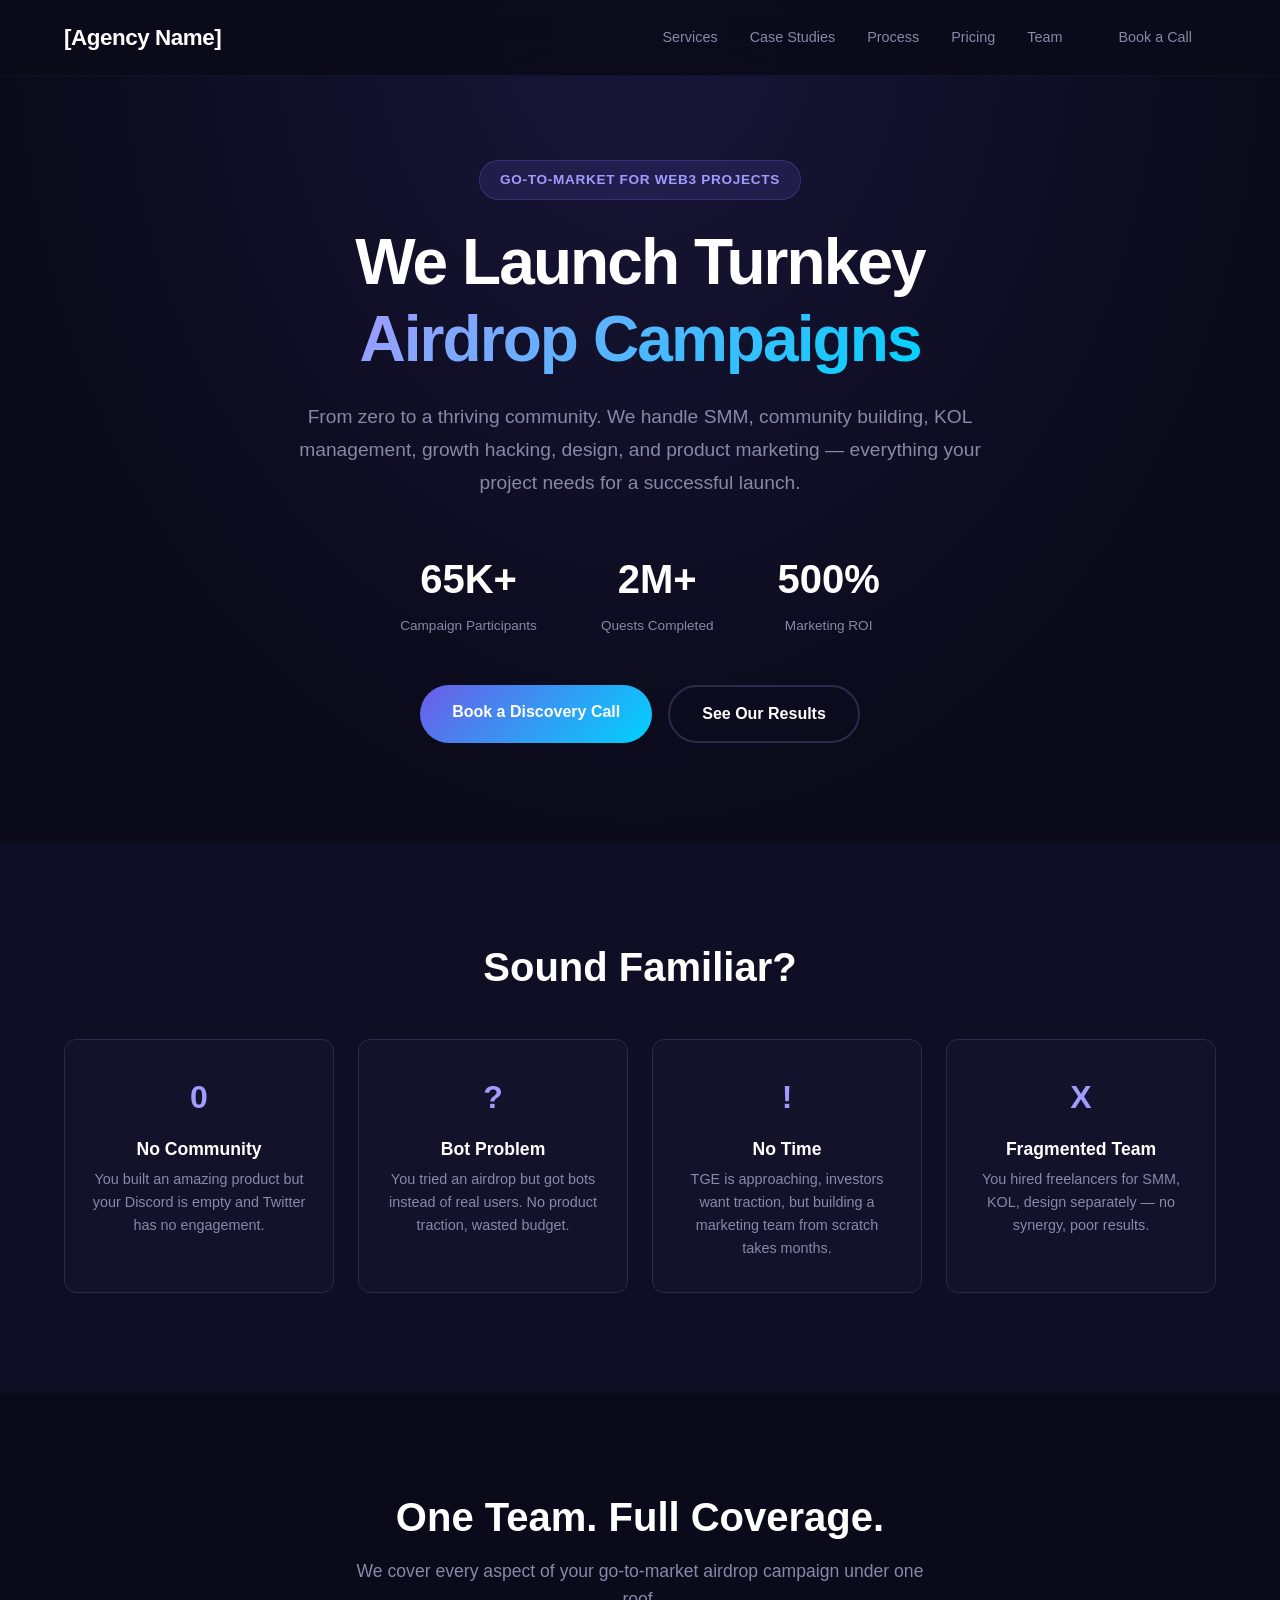
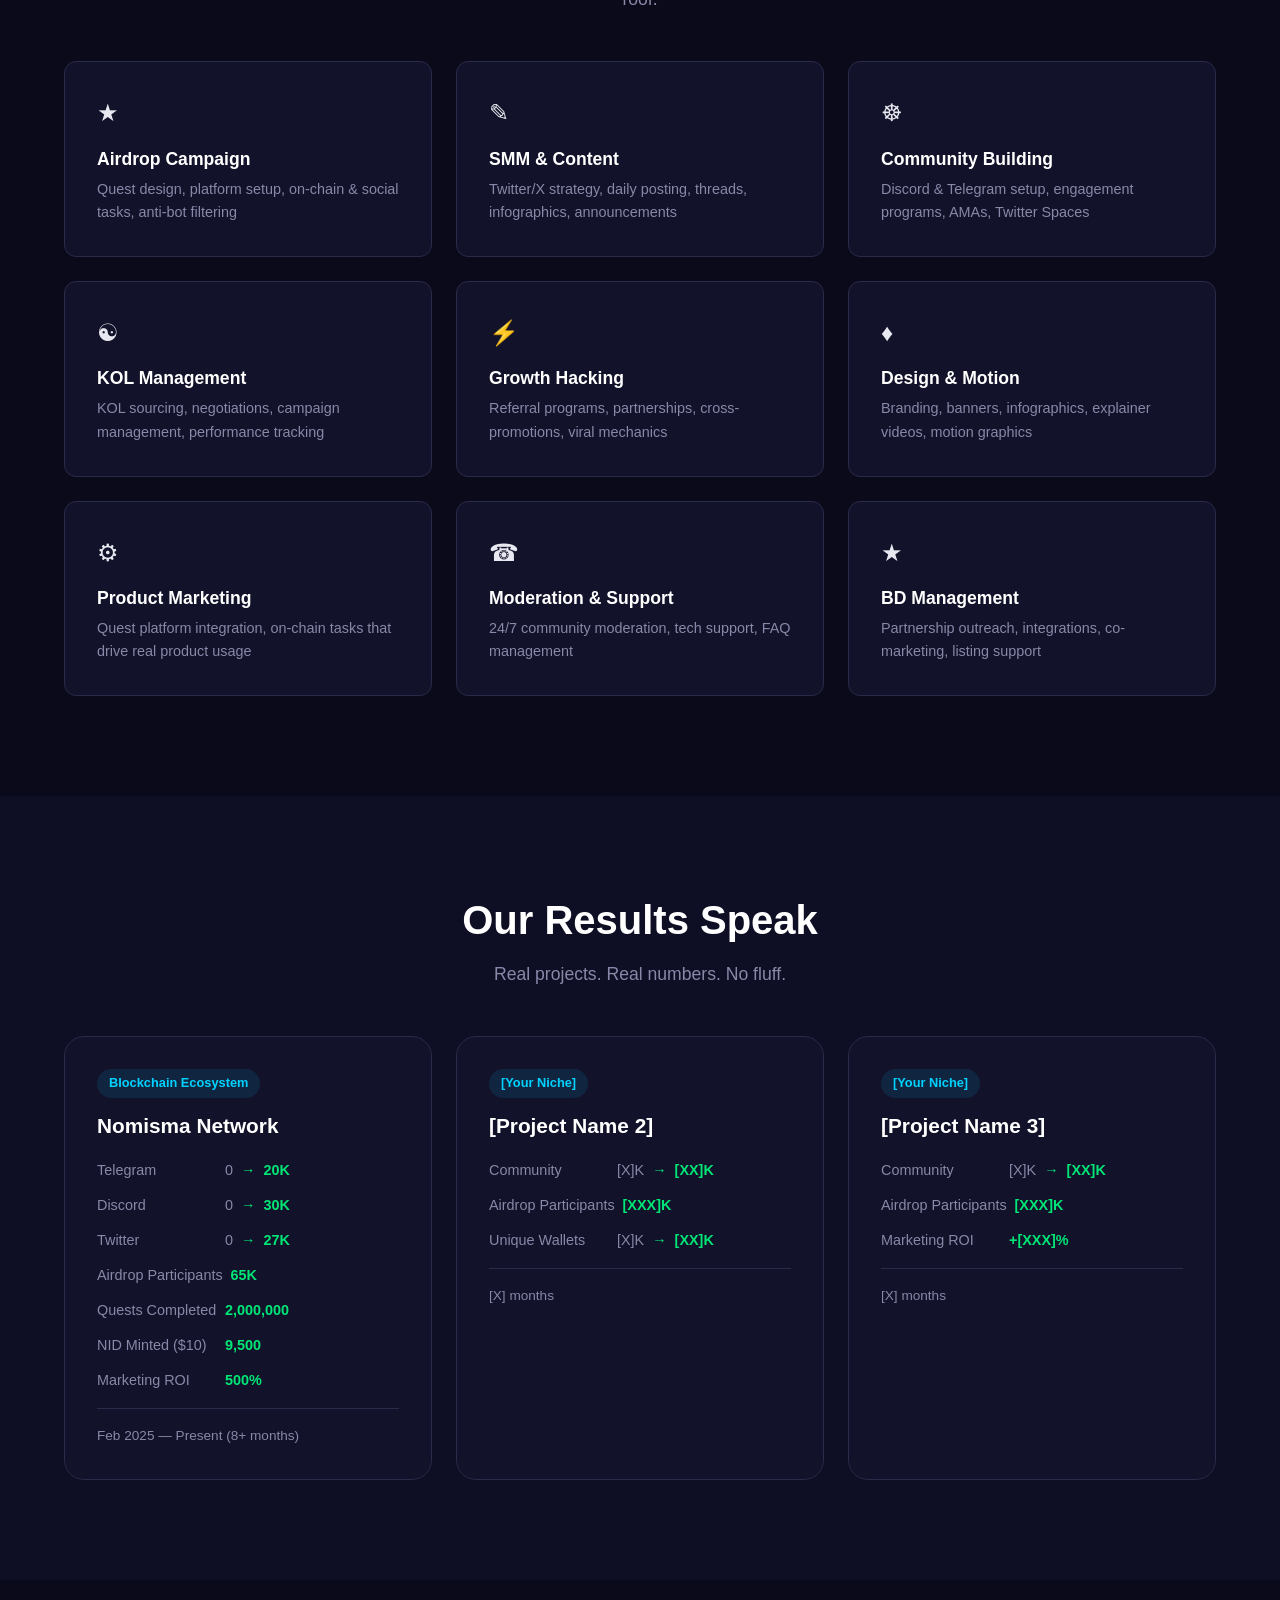
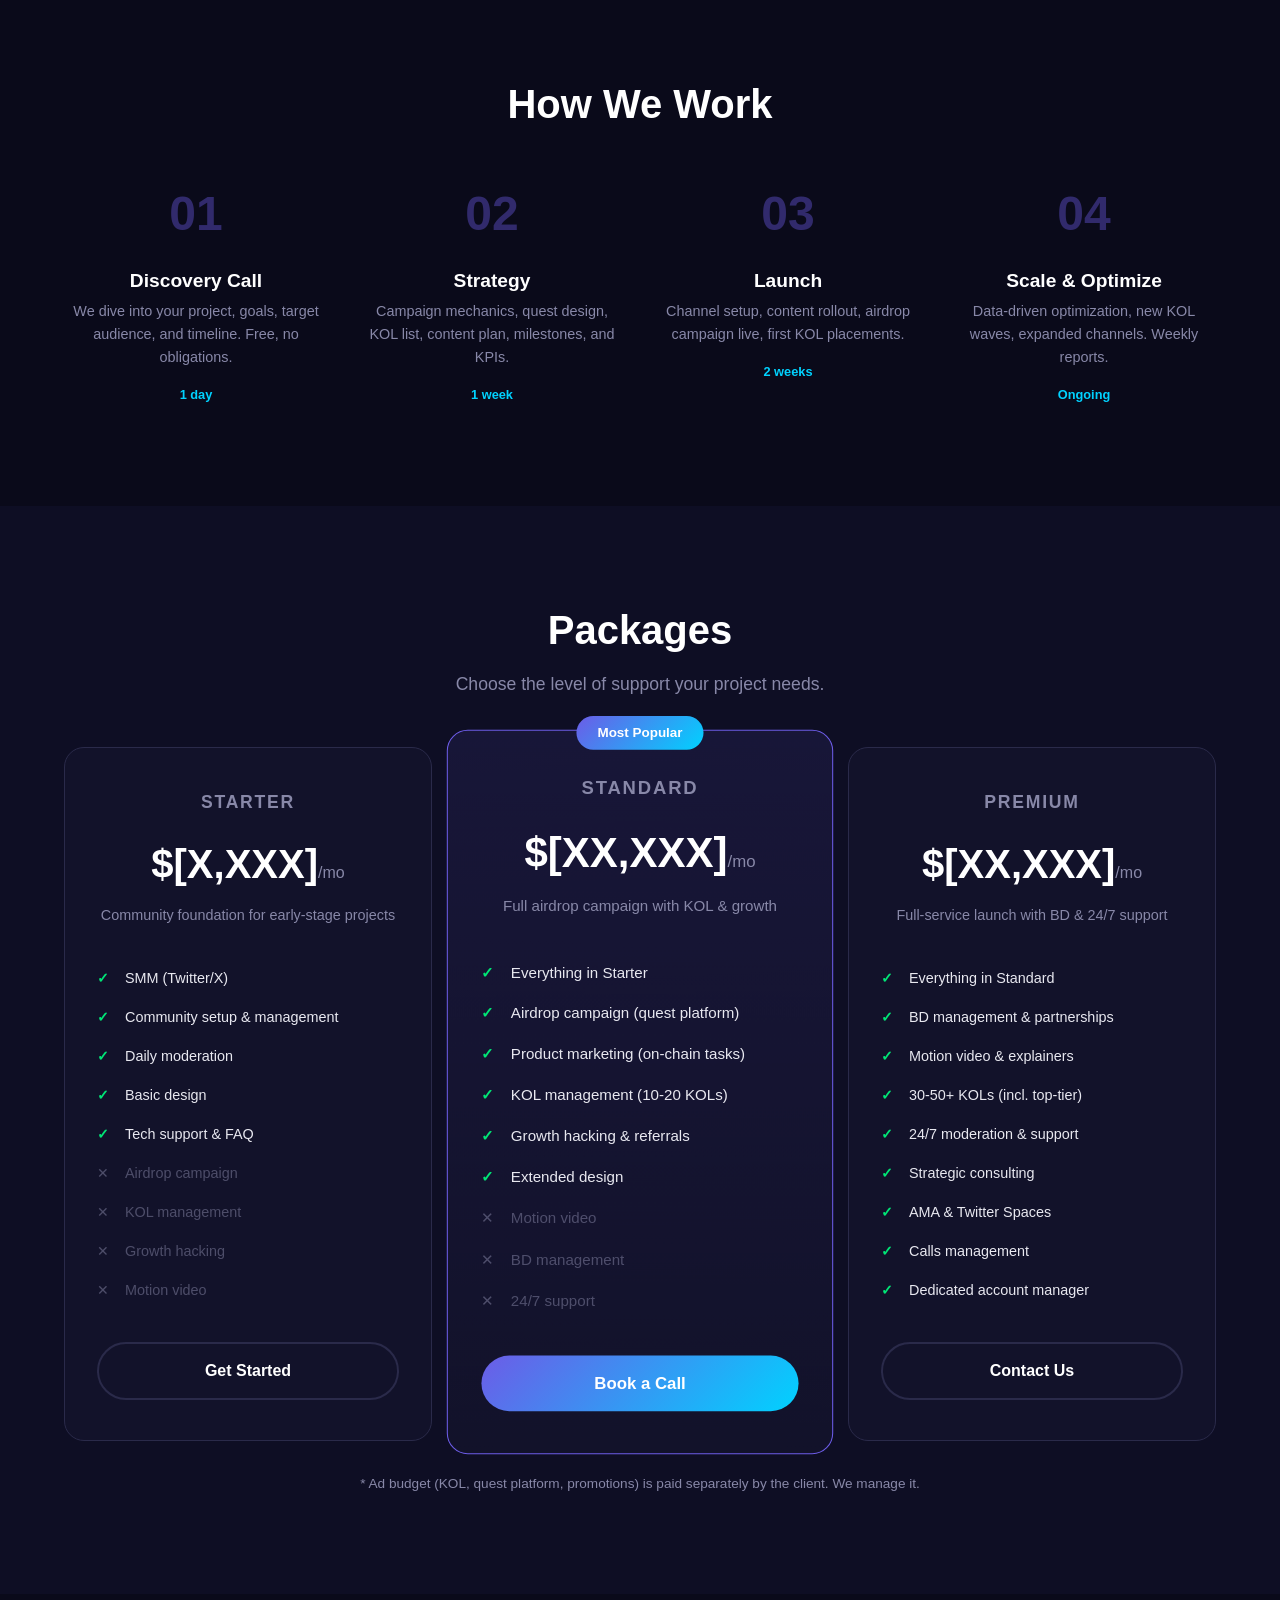
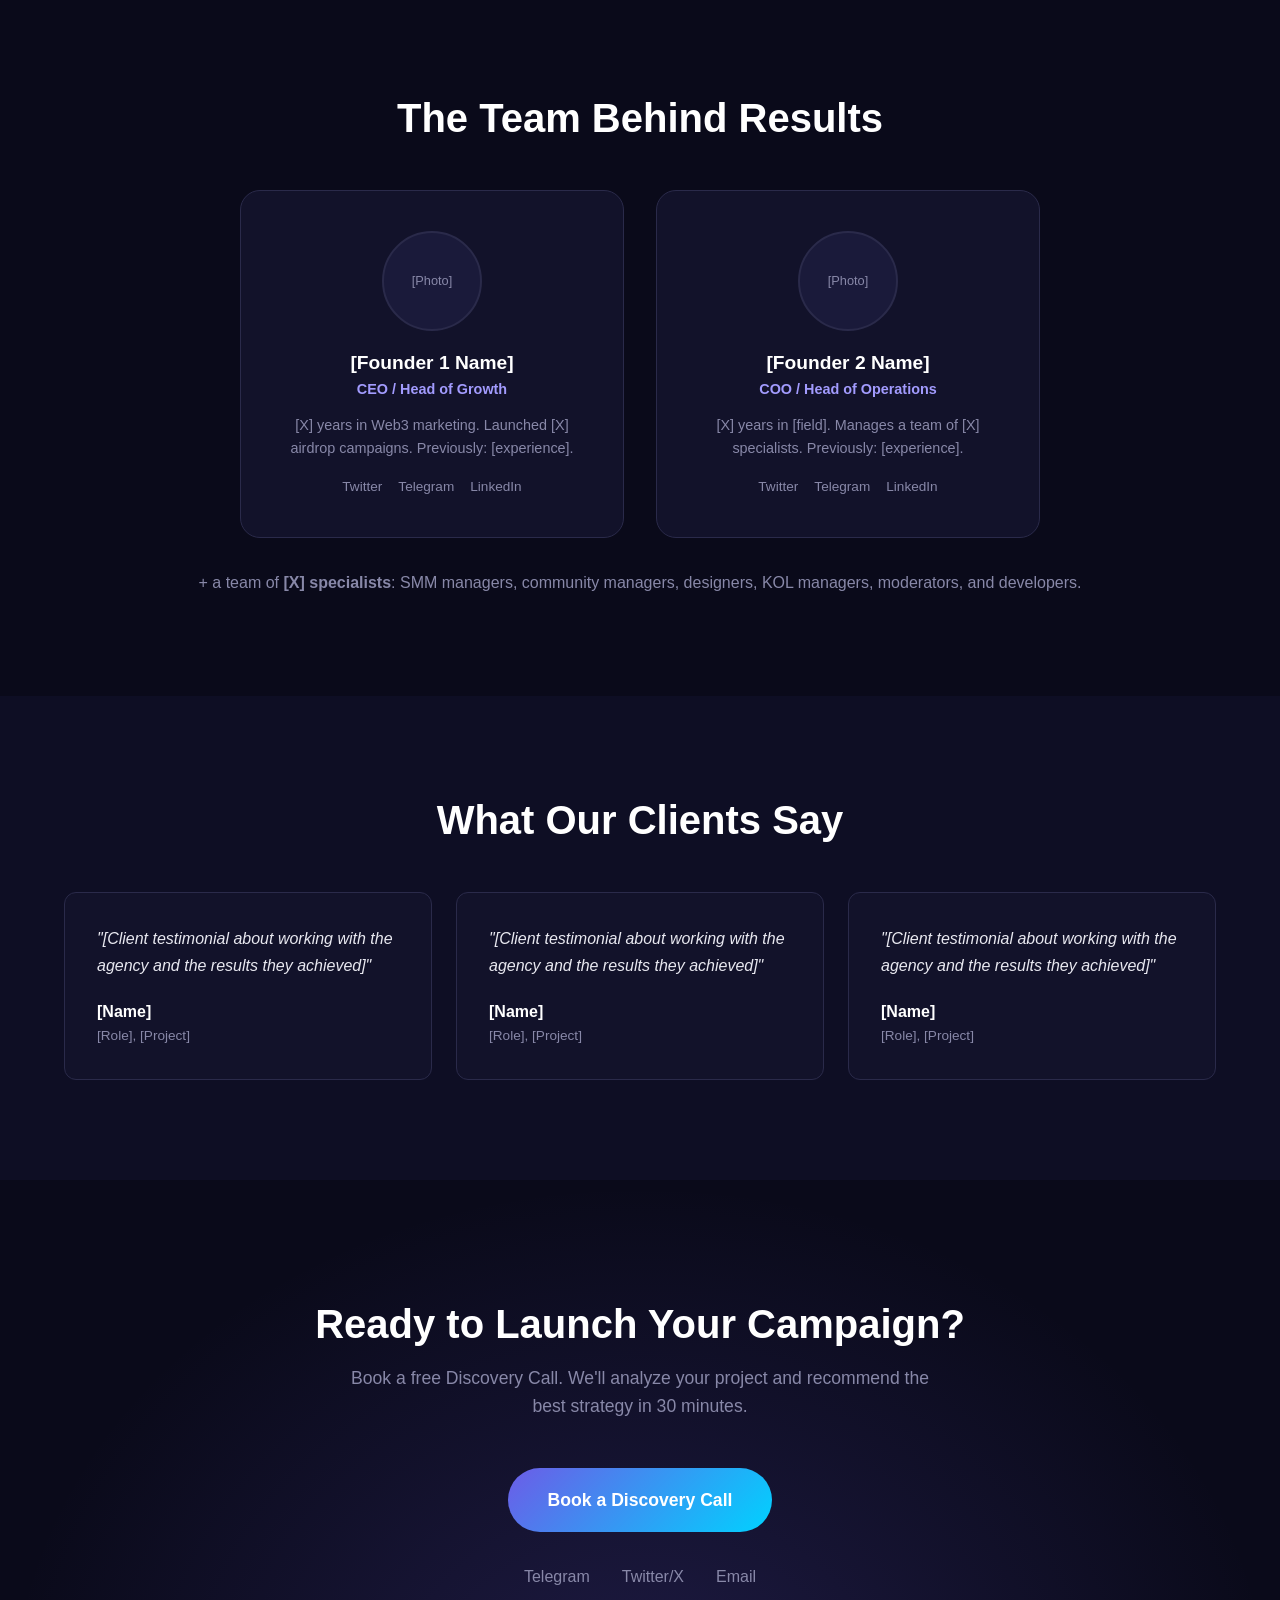
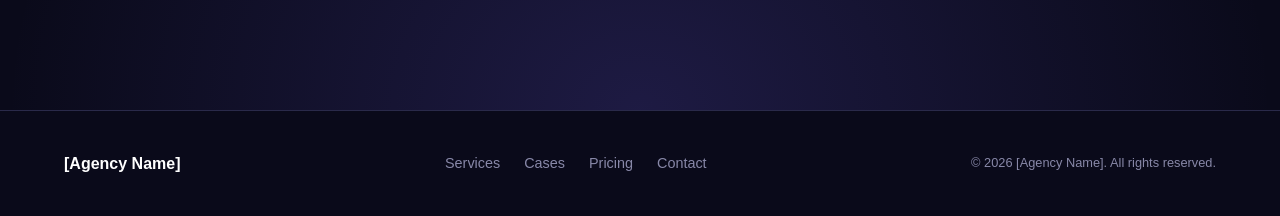
==== commit 98fd6c64: "Add Nomisma Network case study with real data First case study filled with actual metrics: - Nomisma" ====
--- a/website/index.html
+++ b/website/index.html
@@ -36,16 +36,16 @@
             <p class="hero-sub">From zero to a thriving community. We handle SMM, community building, KOL management, growth hacking, design, and product marketing — everything your project needs for a successful launch.</p>
             <div class="hero-stats">
                 <div class="stat">
-                    <span class="stat-number">[X]+</span>
-                    <span class="stat-label">Campaigns Launched</span>
+                    <span class="stat-number">65K+</span>
+                    <span class="stat-label">Campaign Participants</span>
                 </div>
                 <div class="stat">
-                    <span class="stat-number">[X]M+</span>
-                    <span class="stat-label">Campaign Participants</span>
+                    <span class="stat-number">2M+</span>
+                    <span class="stat-label">Quests Completed</span>
                 </div>
                 <div class="stat">
-                    <span class="stat-number">[XXX]%</span>
-                    <span class="stat-label">Avg. Community Growth</span>
+                    <span class="stat-number">500%</span>
+                    <span class="stat-label">Marketing ROI</span>
                 </div>
             </div>
             <div class="hero-cta">
@@ -146,8 +146,49 @@
             <p class="section-sub">Real projects. Real numbers. No fluff.</p>
             <div class="cases-grid">
                 <div class="case-card">
-                    <div class="case-tag">[DeFi / L2 / GameFi]</div>
-                    <h3>[Project Name 1]</h3>
+                    <div class="case-tag">Blockchain Ecosystem</div>
+                    <h3>Nomisma Network</h3>
+                    <div class="case-metrics">
+                        <div class="case-metric">
+                            <span class="metric-label">Telegram</span>
+                            <span class="metric-before">0</span>
+                            <span class="metric-arrow">&rarr;</span>
+                            <span class="metric-after">20K</span>
+                        </div>
+                        <div class="case-metric">
+                            <span class="metric-label">Discord</span>
+                            <span class="metric-before">0</span>
+                            <span class="metric-arrow">&rarr;</span>
+                            <span class="metric-after">30K</span>
+                        </div>
+                        <div class="case-metric">
+                            <span class="metric-label">Twitter</span>
+                            <span class="metric-before">0</span>
+                            <span class="metric-arrow">&rarr;</span>
+                            <span class="metric-after">27K</span>
+                        </div>
+                        <div class="case-metric">
+                            <span class="metric-label">Airdrop Participants</span>
+                            <span class="metric-after">65K</span>
+                        </div>
+                        <div class="case-metric">
+                            <span class="metric-label">Quests Completed</span>
+                            <span class="metric-after">2,000,000</span>
+                        </div>
+                        <div class="case-metric">
+                            <span class="metric-label">NID Minted ($10)</span>
+                            <span class="metric-after">9,500</span>
+                        </div>
+                        <div class="case-metric">
+                            <span class="metric-label">Marketing ROI</span>
+                            <span class="metric-after">500%</span>
+                        </div>
+                    </div>
+                    <p class="case-timeline">Feb 2025 — Present (8+ months)</p>
+                </div>
+                <div class="case-card">
+                    <div class="case-tag">[Your Niche]</div>
+                    <h3>[Project Name 2]</h3>
                     <div class="case-metrics">
                         <div class="case-metric">
                             <span class="metric-label">Community</span>
@@ -160,7 +201,7 @@
                             <span class="metric-after">[XXX]K</span>
                         </div>
                         <div class="case-metric">
-                            <span class="metric-label">DAU</span>
+                            <span class="metric-label">Unique Wallets</span>
                             <span class="metric-before">[X]K</span>
                             <span class="metric-arrow">&rarr;</span>
                             <span class="metric-after">[XX]K</span>
@@ -169,8 +210,8 @@
                     <p class="case-timeline">[X] months</p>
                 </div>
                 <div class="case-card">
-                    <div class="case-tag">[DeFi / L2 / GameFi]</div>
-                    <h3>[Project Name 2]</h3>
+                    <div class="case-tag">[Your Niche]</div>
+                    <h3>[Project Name 3]</h3>
                     <div class="case-metrics">
                         <div class="case-metric">
                             <span class="metric-label">Community</span>
@@ -183,30 +224,7 @@
                             <span class="metric-after">[XXX]K</span>
                         </div>
                         <div class="case-metric">
-                            <span class="metric-label">Unique Wallets</span>
-                            <span class="metric-before">[X]K</span>
-                            <span class="metric-arrow">&rarr;</span>
-                            <span class="metric-after">[XX]K</span>
-                        </div>
-                    </div>
-                    <p class="case-timeline">[X] months</p>
-                </div>
-                <div class="case-card">
-                    <div class="case-tag">[DeFi / L2 / GameFi]</div>
-                    <h3>[Project Name 3]</h3>
-                    <div class="case-metrics">
-                        <div class="case-metric">
-                            <span class="metric-label">Community</span>
-                            <span class="metric-before">[X]K</span>
-                            <span class="metric-arrow">&rarr;</span>
-                            <span class="metric-after">[XX]K</span>
-                        </div>
-                        <div class="case-metric">
-                            <span class="metric-label">Airdrop Participants</span>
-                            <span class="metric-after">[XXX]K</span>
-                        </div>
-                        <div class="case-metric">
-                            <span class="metric-label">TVL Growth</span>
+                            <span class="metric-label">Marketing ROI</span>
                             <span class="metric-after">+[XXX]%</span>
                         </div>
                     </div>
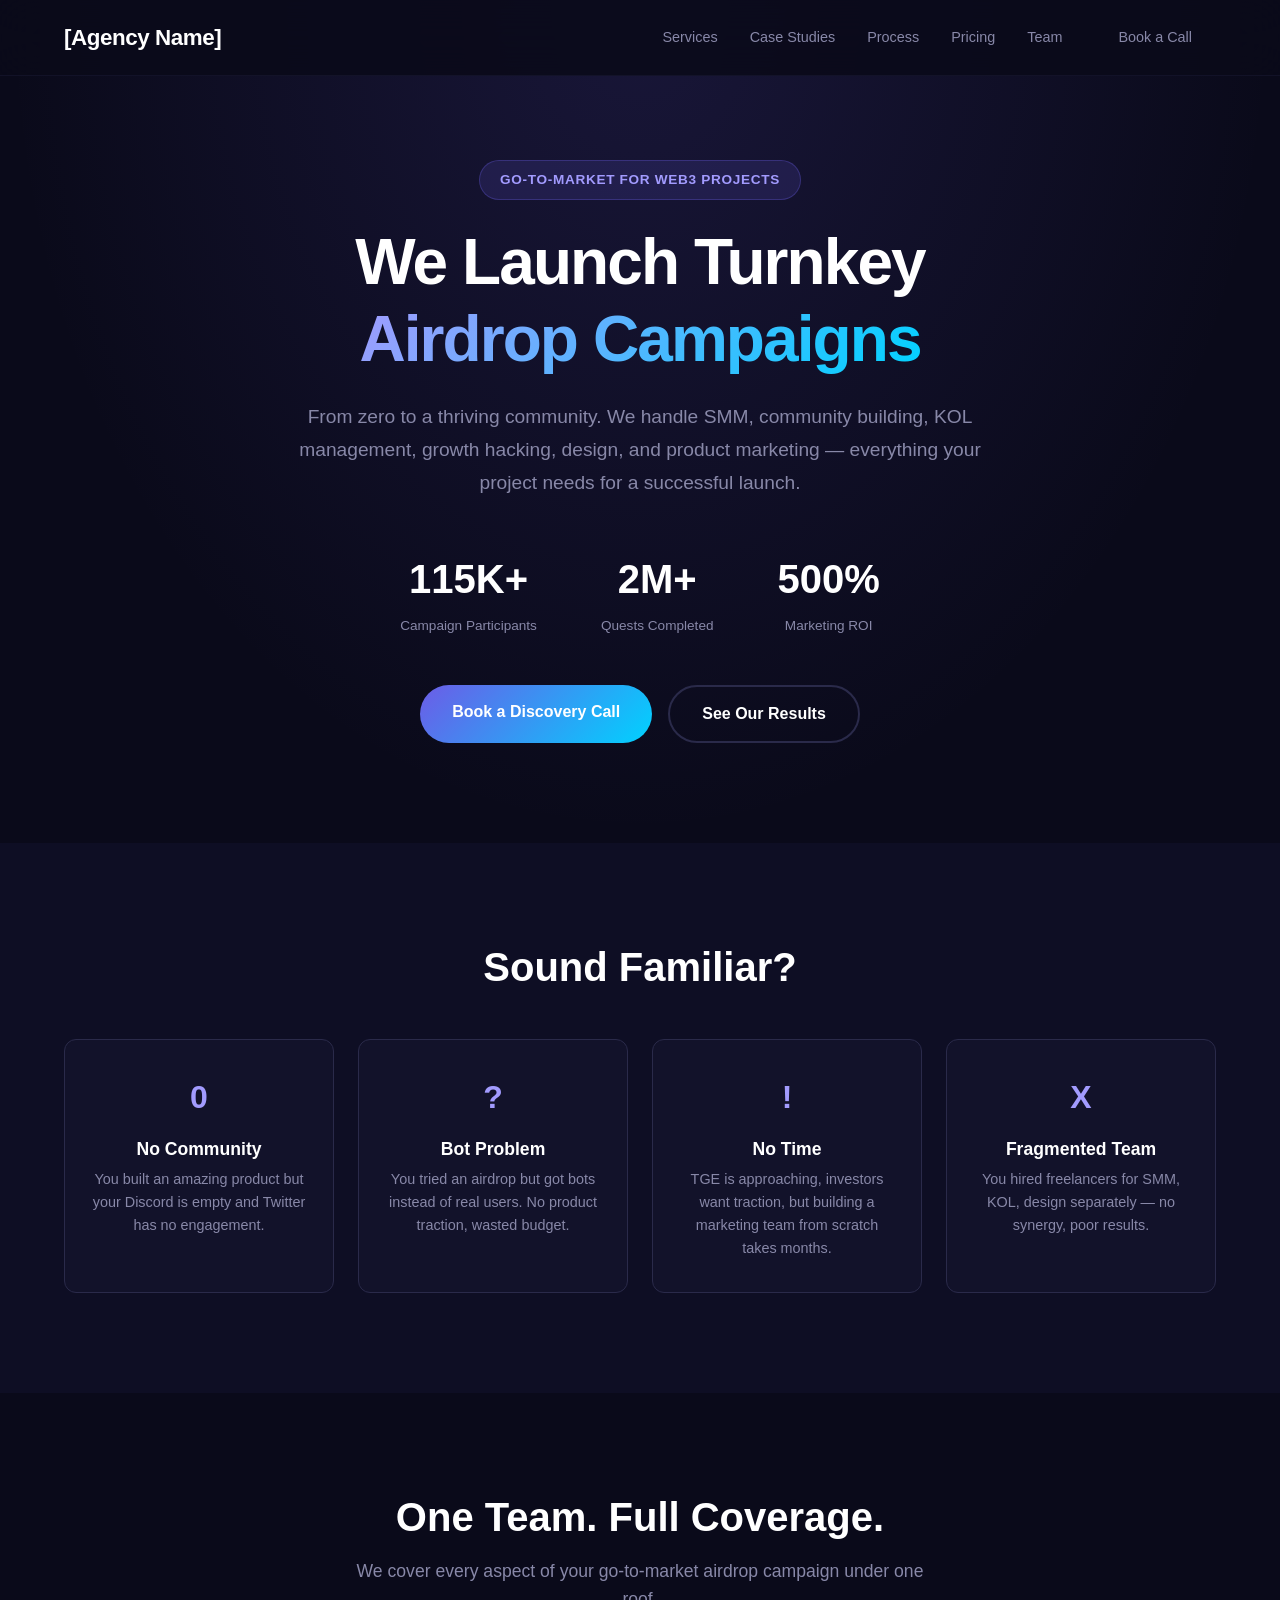
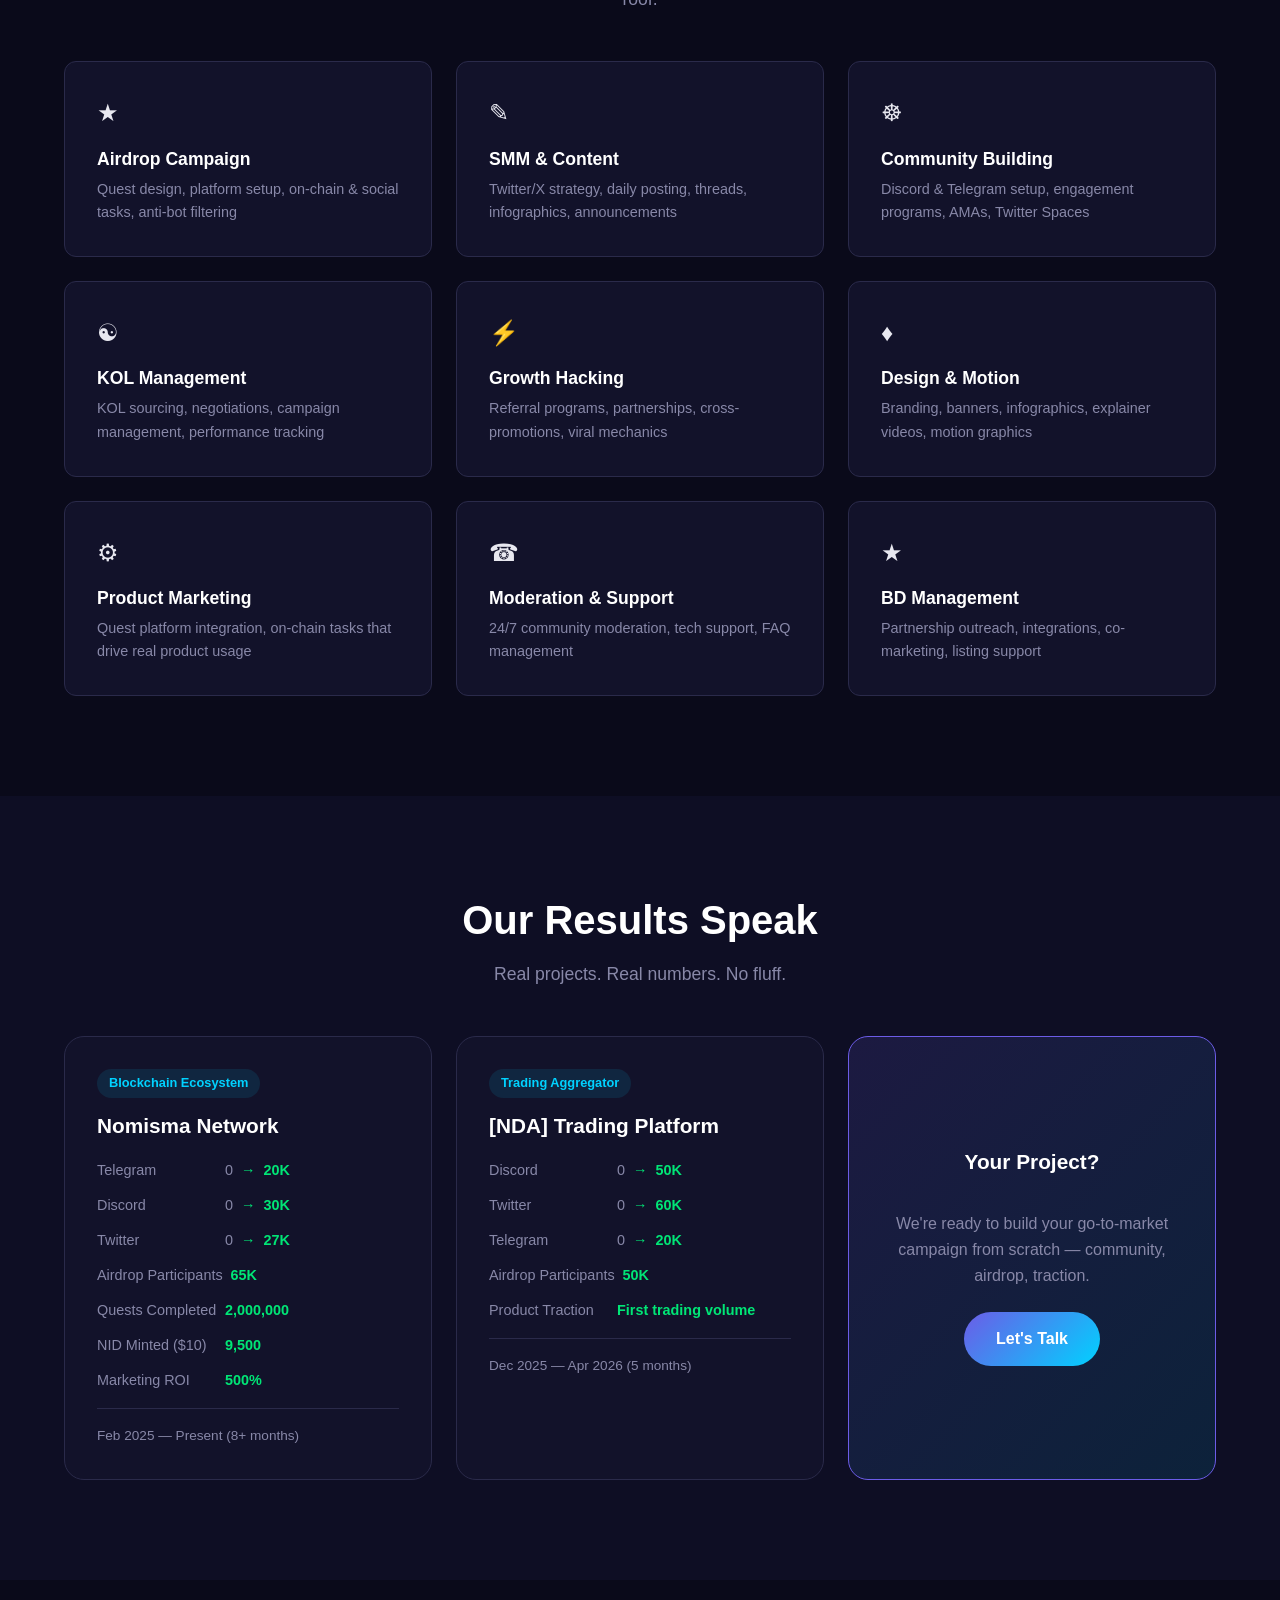
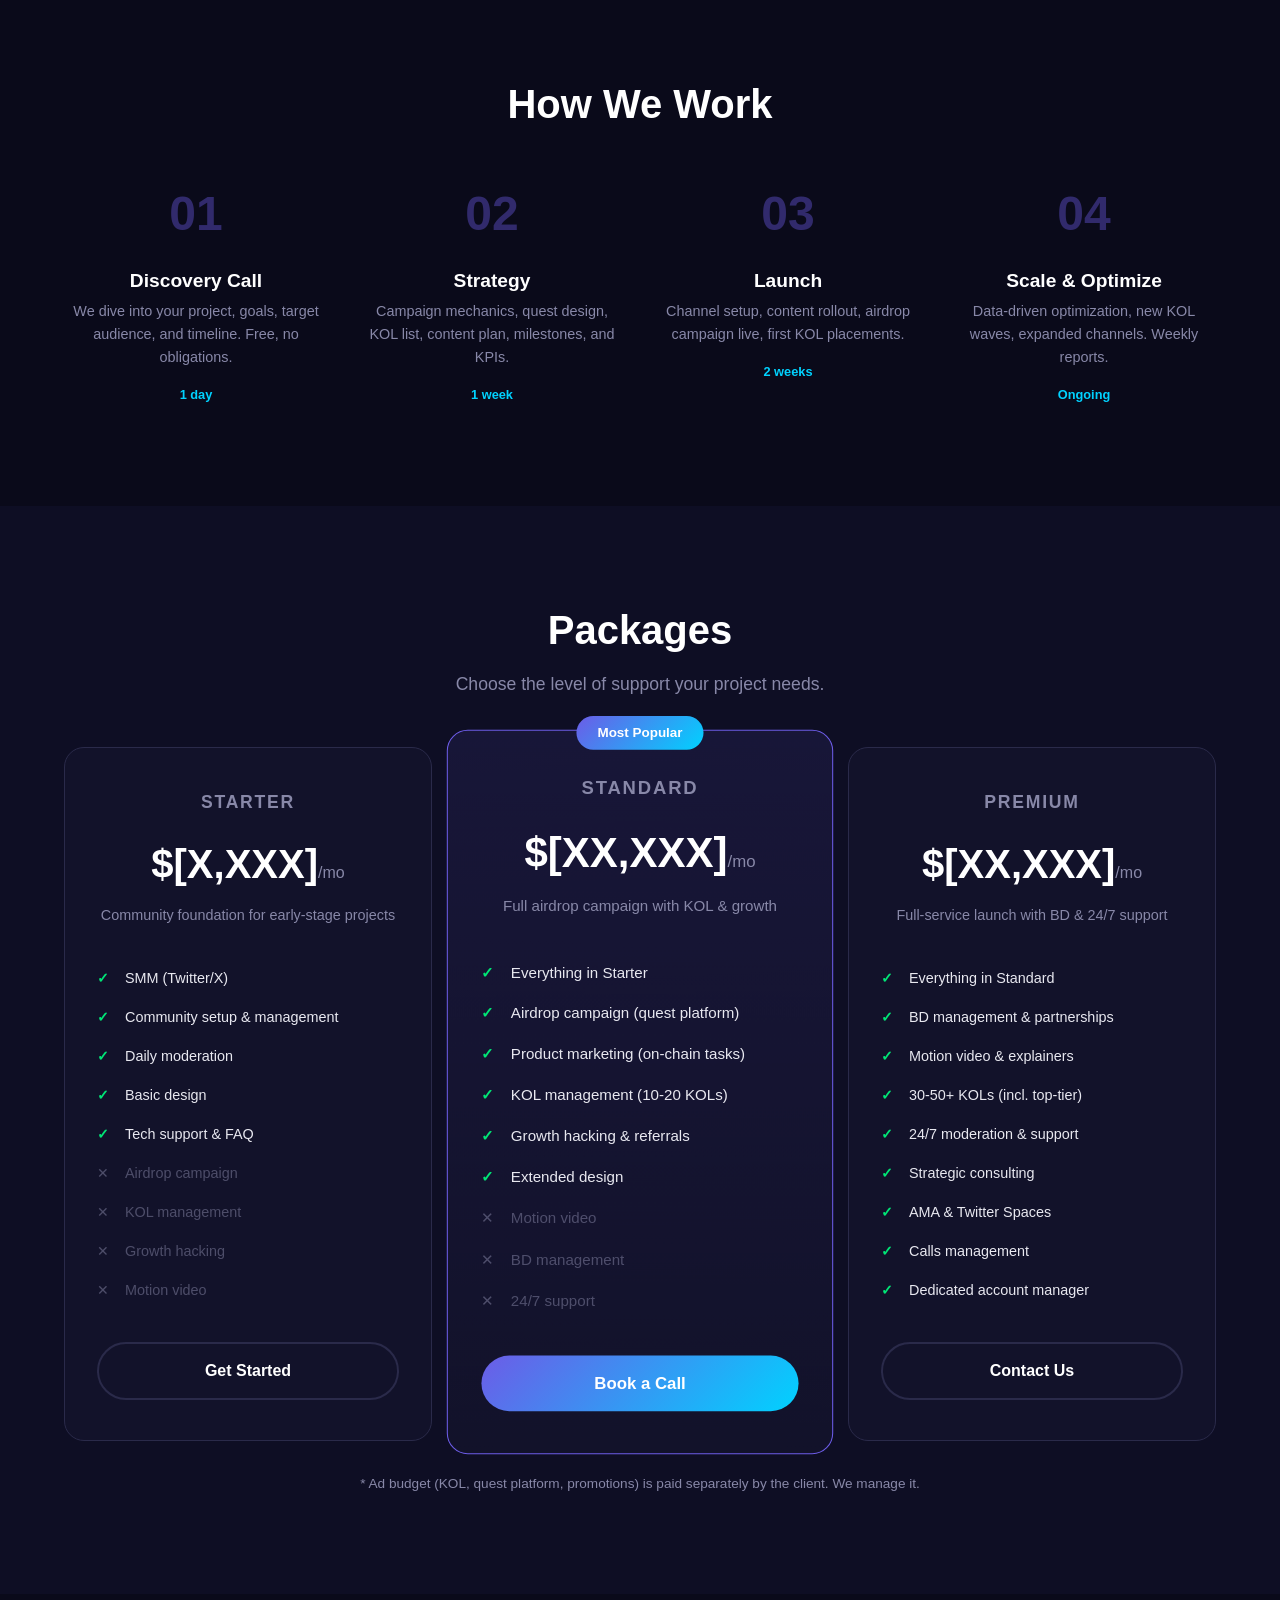
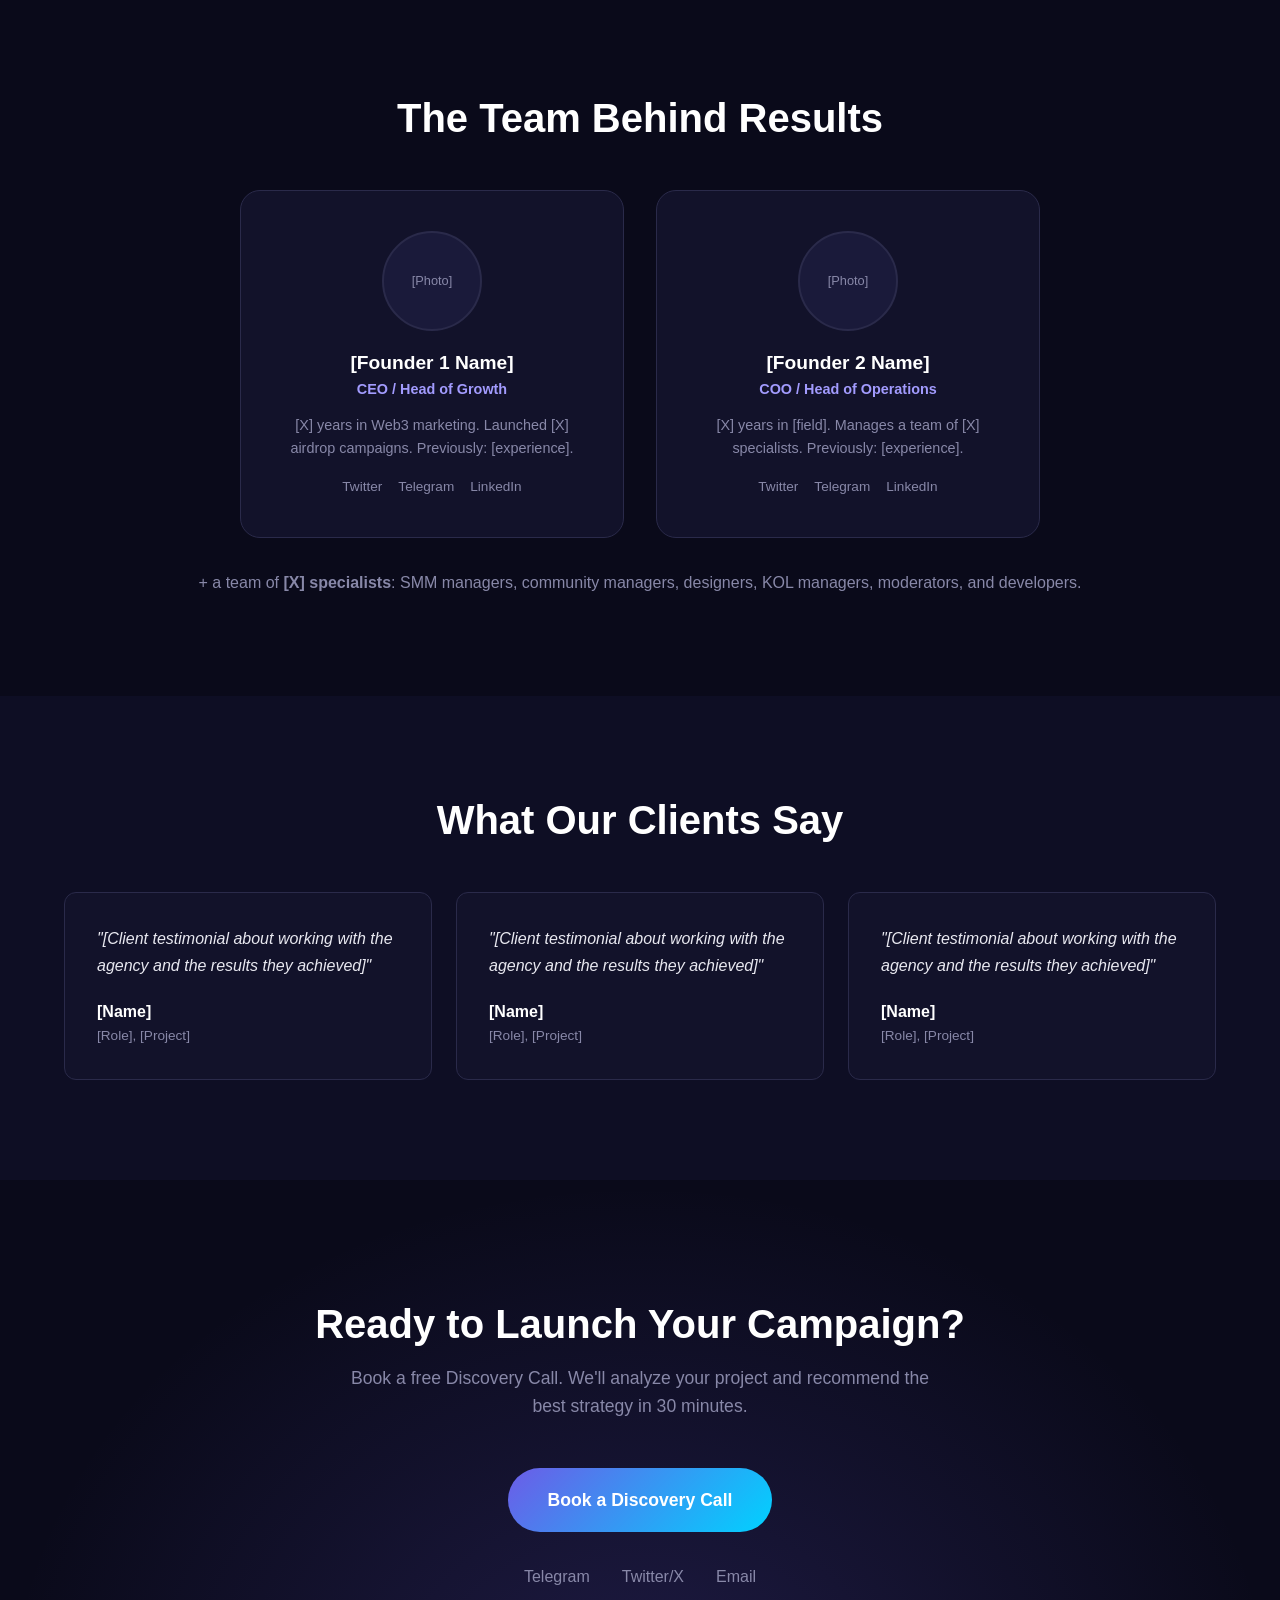
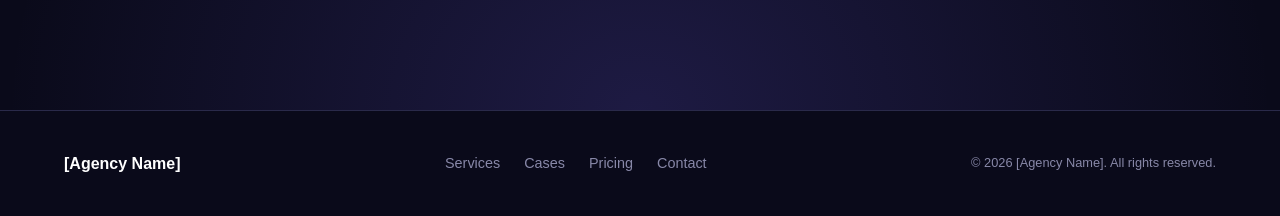
==== commit 0b245210: "Add Trading Aggregator case study (NDA), update case studies doc Second case study with real metrics" ====
--- a/website/index.html
+++ b/website/index.html
@@ -36,7 +36,7 @@
             <p class="hero-sub">From zero to a thriving community. We handle SMM, community building, KOL management, growth hacking, design, and product marketing — everything your project needs for a successful launch.</p>
             <div class="hero-stats">
                 <div class="stat">
-                    <span class="stat-number">65K+</span>
+                    <span class="stat-number">115K+</span>
                     <span class="stat-label">Campaign Participants</span>
                 </div>
                 <div class="stat">
@@ -187,48 +187,42 @@
                     <p class="case-timeline">Feb 2025 — Present (8+ months)</p>
                 </div>
                 <div class="case-card">
-                    <div class="case-tag">[Your Niche]</div>
-                    <h3>[Project Name 2]</h3>
+                    <div class="case-tag">Trading Aggregator</div>
+                    <h3>[NDA] Trading Platform</h3>
                     <div class="case-metrics">
                         <div class="case-metric">
-                            <span class="metric-label">Community</span>
-                            <span class="metric-before">[X]K</span>
-                            <span class="metric-arrow">&rarr;</span>
-                            <span class="metric-after">[XX]K</span>
+                            <span class="metric-label">Discord</span>
+                            <span class="metric-before">0</span>
+                            <span class="metric-arrow">&rarr;</span>
+                            <span class="metric-after">50K</span>
+                        </div>
+                        <div class="case-metric">
+                            <span class="metric-label">Twitter</span>
+                            <span class="metric-before">0</span>
+                            <span class="metric-arrow">&rarr;</span>
+                            <span class="metric-after">60K</span>
+                        </div>
+                        <div class="case-metric">
+                            <span class="metric-label">Telegram</span>
+                            <span class="metric-before">0</span>
+                            <span class="metric-arrow">&rarr;</span>
+                            <span class="metric-after">20K</span>
                         </div>
                         <div class="case-metric">
                             <span class="metric-label">Airdrop Participants</span>
-                            <span class="metric-after">[XXX]K</span>
-                        </div>
-                        <div class="case-metric">
-                            <span class="metric-label">Unique Wallets</span>
-                            <span class="metric-before">[X]K</span>
-                            <span class="metric-arrow">&rarr;</span>
-                            <span class="metric-after">[XX]K</span>
-                        </div>
-                    </div>
-                    <p class="case-timeline">[X] months</p>
-                </div>
-                <div class="case-card">
-                    <div class="case-tag">[Your Niche]</div>
-                    <h3>[Project Name 3]</h3>
-                    <div class="case-metrics">
-                        <div class="case-metric">
-                            <span class="metric-label">Community</span>
-                            <span class="metric-before">[X]K</span>
-                            <span class="metric-arrow">&rarr;</span>
-                            <span class="metric-after">[XX]K</span>
-                        </div>
-                        <div class="case-metric">
-                            <span class="metric-label">Airdrop Participants</span>
-                            <span class="metric-after">[XXX]K</span>
-                        </div>
-                        <div class="case-metric">
-                            <span class="metric-label">Marketing ROI</span>
-                            <span class="metric-after">+[XXX]%</span>
-                        </div>
-                    </div>
-                    <p class="case-timeline">[X] months</p>
+                            <span class="metric-after">50K</span>
+                        </div>
+                        <div class="case-metric">
+                            <span class="metric-label">Product Traction</span>
+                            <span class="metric-after">First trading volume</span>
+                        </div>
+                    </div>
+                    <p class="case-timeline">Dec 2025 — Apr 2026 (5 months)</p>
+                </div>
+                <div class="case-card case-card-cta">
+                    <h3>Your Project?</h3>
+                    <p class="case-cta-text">We're ready to build your go-to-market campaign from scratch — community, airdrop, traction.</p>
+                    <a href="#contact" class="btn btn-primary">Let's Talk</a>
                 </div>
             </div>
         </div>
--- a/website/styles.css
+++ b/website/styles.css
@@ -418,6 +418,23 @@
     border-top: 1px solid var(--border);
 }
 
+.case-card-cta {
+    display: flex;
+    flex-direction: column;
+    align-items: center;
+    justify-content: center;
+    text-align: center;
+    background: linear-gradient(135deg, rgba(108, 92, 231, 0.15), rgba(0, 210, 255, 0.1));
+    border-color: var(--primary);
+}
+
+.case-cta-text {
+    color: var(--text-muted);
+    font-size: 1rem;
+    margin: 16px 0 24px;
+    line-height: 1.6;
+}
+
 /* === Process === */
 .process-steps {
     display: grid;
